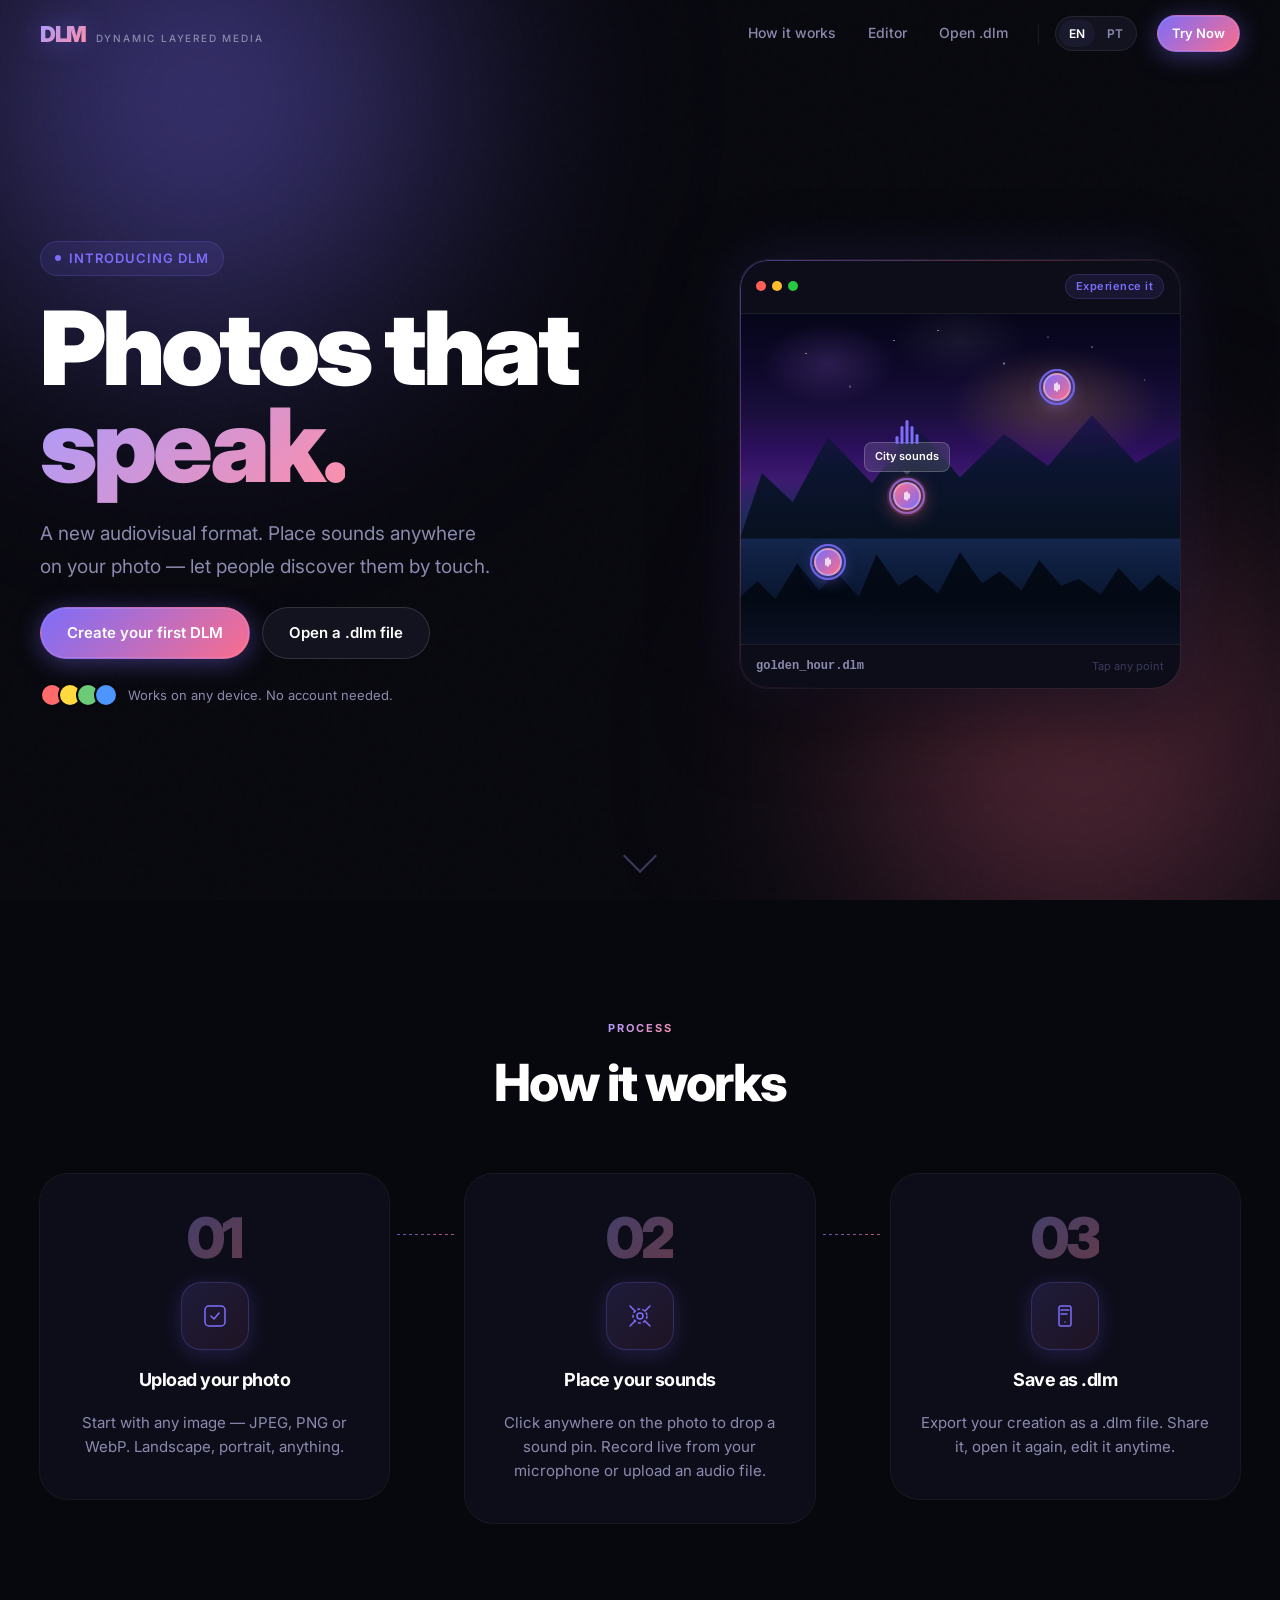
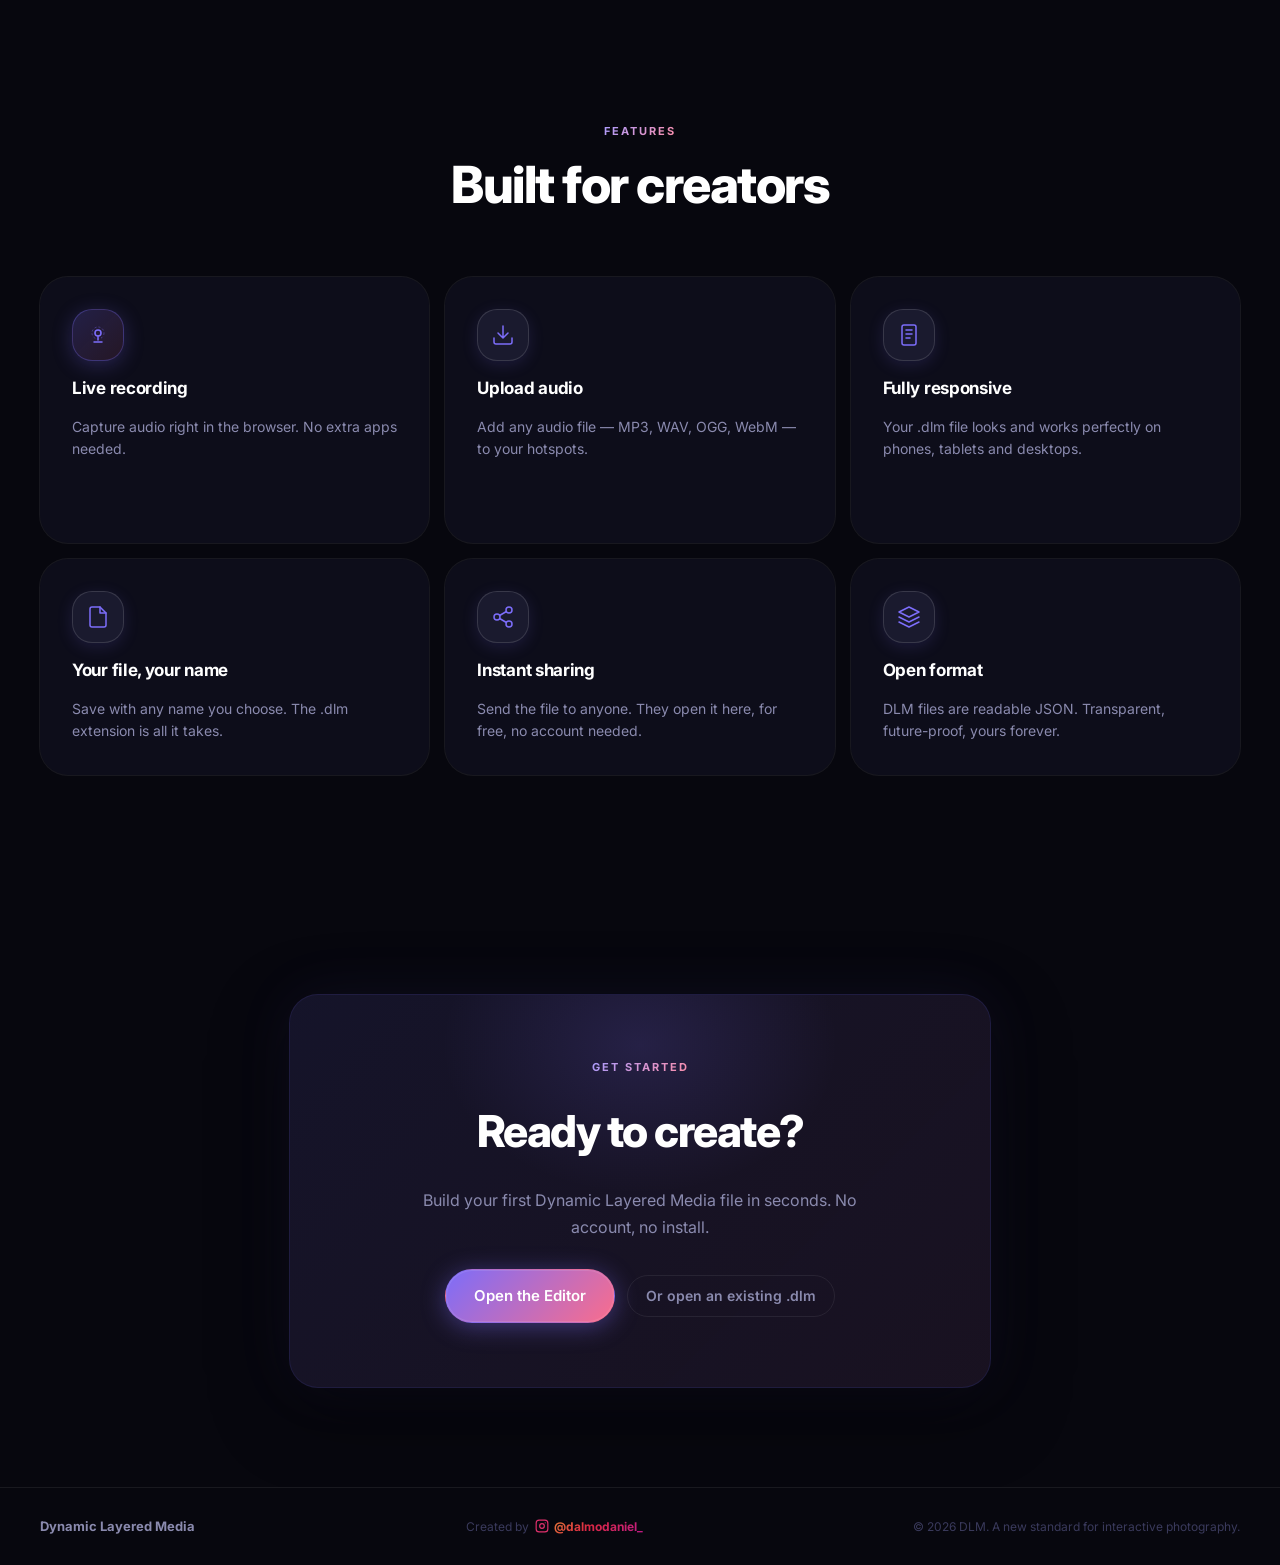
==== index.html @ f691c0cf "Initial commit: Dynamic Layered Media site - Landing page with animated demo, features, CTA - Editor" ====
<!DOCTYPE html>
<html lang="en">
<head>
  <meta charset="UTF-8">
  <meta name="viewport" content="width=device-width, initial-scale=1.0">
  <title>DLM — Dynamic Layered Media</title>
  <meta name="description" content="A new audiovisual format. Place sounds anywhere on your photo.">
  <meta property="og:title" content="DLM — Dynamic Layered Media">
  <meta property="og:description" content="Photos that speak. A new audiovisual format.">
  <meta name="theme-color" content="#07070E">
  <link rel="stylesheet" href="css/main.css">
  <link rel="stylesheet" href="css/landing.css">
</head>
<body>

<!-- ═══ NAV ═══ -->
<nav class="nav" id="nav">
  <a href="index.html" class="nav-logo">
    <span class="logo-mark">DLM</span>
    <span class="logo-sub">Dynamic Layered Media</span>
  </a>

  <div class="nav-links">
    <a href="#how" data-i18n="nav_how">How it works</a>
    <a href="editor.html" data-i18n="nav_editor">Editor</a>
    <a href="viewer.html" data-i18n="nav_open">Open .dlm</a>
  </div>

  <div class="nav-sep"></div>

  <div class="lang-toggle">
    <button data-lang="en" onclick="setLang('en')">EN</button>
    <button data-lang="pt" onclick="setLang('pt')">PT</button>
  </div>

  <a href="editor.html" class="btn btn-primary btn-sm nav-cta" style="margin-left:12px" data-i18n="nav_try">Try Now</a>

  <button class="nav-hamburger" id="hamburger" onclick="toggleMenu()" aria-label="Menu">
    <span></span><span></span><span></span>
  </button>
</nav>

<div class="nav-drawer" id="nav-drawer">
  <a href="#how" data-i18n="nav_how" onclick="closeMenu()">How it works</a>
  <a href="editor.html" data-i18n="nav_editor">Editor</a>
  <a href="viewer.html" data-i18n="nav_open">Open .dlm</a>
  <div class="lang-toggle" style="margin-top:8px;width:fit-content">
    <button data-lang="en" onclick="setLang('en')">EN</button>
    <button data-lang="pt" onclick="setLang('pt')">PT</button>
  </div>
  <a href="editor.html" class="btn btn-primary" data-i18n="nav_try">Try Now</a>
</div>

<!-- ═══ HERO ═══ -->
<section class="hero">
  <div class="hero-bg">
    <div class="hero-orb hero-orb-1"></div>
    <div class="hero-orb hero-orb-2"></div>
    <div class="hero-noise"></div>
  </div>

  <div class="hero-inner">
    <div class="hero-text">
      <div class="hero-eyebrow" data-i18n="hero_eyebrow">Introducing DLM</div>
      <h1 class="hero-h1">
        <span data-i18n="hero_h1a">Photos that</span><br>
        <span class="grad-text" data-i18n="hero_h1b">speak.</span>
      </h1>
      <p class="hero-sub" data-i18n="hero_sub">
        A new audiovisual format. Place sounds anywhere on your photo — let people discover them by touch.
      </p>
      <div class="hero-actions">
        <a href="editor.html" class="btn btn-primary" data-i18n="hero_cta">Create your first DLM</a>
        <a href="viewer.html" class="btn btn-secondary" data-i18n="hero_cta2">Open a .dlm file</a>
      </div>
      <div class="hero-social-proof">
        <div class="proof-dots">
          <span class="proof-dot" style="background:#FF6B6B"></span>
          <span class="proof-dot" style="background:#FFD93D"></span>
          <span class="proof-dot" style="background:#6BCB77"></span>
          <span class="proof-dot" style="background:#4D96FF"></span>
        </div>
        <span class="proof-text">Works on any device. No account needed.</span>
      </div>
    </div>

    <!-- Animated demo card -->
    <div class="hero-demo">
      <div class="demo-glow"></div>
      <div class="demo-card">
        <div class="demo-card-top">
          <div class="demo-dots">
            <span></span><span></span><span></span>
          </div>
          <span class="demo-badge" data-i18n="demo_badge">Experience it</span>
        </div>
        <div class="demo-photo" id="demoPhoto">
          <!-- Landscape art via CSS -->
          <div class="demo-sky"></div>
          <div class="demo-mountains"></div>
          <div class="demo-trees"></div>

          <!-- Hotspot 1 — top right, idle -->
          <div class="demo-pin" style="left:72%;top:22%" data-index="0">
            <div class="pin-ring"></div>
            <div class="pin-ring pin-ring-2"></div>
            <div class="pin-core">
              <svg width="10" height="10" viewBox="0 0 10 10"><path d="M3 2v6M5 1v8M7 3v4" stroke="white" stroke-width="1.5" stroke-linecap="round"/></svg>
            </div>
            <div class="pin-tooltip" data-i18n="demo_label1">Morning birds</div>
          </div>

          <!-- Hotspot 2 — middle, active/playing -->
          <div class="demo-pin demo-pin--playing" style="left:38%;top:55%" data-index="1">
            <div class="pin-ring"></div>
            <div class="pin-ring pin-ring-2"></div>
            <div class="pin-core">
              <svg width="10" height="10" viewBox="0 0 10 10"><path d="M3 2v6M5 1v8M7 3v4" stroke="white" stroke-width="1.5" stroke-linecap="round"/></svg>
            </div>
            <div class="pin-tooltip pin-tooltip--visible" data-i18n="demo_label2">City sounds</div>
            <div class="pin-wave">
              <span></span><span></span><span></span><span></span><span></span>
            </div>
          </div>

          <!-- Hotspot 3 — bottom left, idle -->
          <div class="demo-pin" style="left:20%;top:75%" data-index="2">
            <div class="pin-ring"></div>
            <div class="pin-ring pin-ring-2"></div>
            <div class="pin-core">
              <svg width="10" height="10" viewBox="0 0 10 10"><path d="M3 2v6M5 1v8M7 3v4" stroke="white" stroke-width="1.5" stroke-linecap="round"/></svg>
            </div>
            <div class="pin-tooltip" data-i18n="demo_label3">Wind</div>
          </div>
        </div>
        <div class="demo-footer">
          <span class="demo-filename">golden_hour.dlm</span>
          <span class="demo-hint" data-i18n="demo_tap">Tap any point</span>
        </div>
      </div>
    </div>
  </div>

  <div class="hero-scroll">
    <div class="scroll-arrow"></div>
  </div>
</section>

<!-- ═══ HOW IT WORKS ═══ -->
<section class="how" id="how">
  <div class="section-inner">
    <div class="section-header">
      <div class="section-tag">Process</div>
      <h2 data-i18n="how_title">How it works</h2>
    </div>

    <div class="steps">
      <div class="step">
        <div class="step-num">01</div>
        <div class="step-icon">
          <svg width="28" height="28" viewBox="0 0 28 28" fill="none">
            <rect x="4" y="4" width="20" height="20" rx="4" stroke="currentColor" stroke-width="1.5"/>
            <path d="M10 14l3 3 5-6" stroke="currentColor" stroke-width="1.5" stroke-linecap="round" stroke-linejoin="round"/>
          </svg>
        </div>
        <h3 data-i18n="how_s1_t">Upload your photo</h3>
        <p data-i18n="how_s1_d">Start with any image — JPEG, PNG or WebP. Landscape, portrait, anything.</p>
      </div>

      <div class="step-connector">
        <svg viewBox="0 0 80 2" fill="none"><path d="M0 1h80" stroke="url(#g1)" stroke-width="1.5" stroke-dasharray="4 4"/><defs><linearGradient id="g1" x1="0" y1="0" x2="80" y2="0" gradientUnits="userSpaceOnUse"><stop stop-color="#7C6DFA"/><stop offset="1" stop-color="#FA6D8C"/></linearGradient></defs></svg>
      </div>

      <div class="step">
        <div class="step-num">02</div>
        <div class="step-icon">
          <svg width="28" height="28" viewBox="0 0 28 28" fill="none">
            <circle cx="14" cy="14" r="3" stroke="currentColor" stroke-width="1.5"/>
            <circle cx="14" cy="14" r="7" stroke="currentColor" stroke-width="1.5" stroke-dasharray="3 2"/>
            <path d="M9 9l-5-5M19 9l5-5M9 19l-5 5M19 19l5 5" stroke="currentColor" stroke-width="1.5" stroke-linecap="round"/>
          </svg>
        </div>
        <h3 data-i18n="how_s2_t">Place your sounds</h3>
        <p data-i18n="how_s2_d">Click anywhere on the photo to drop a sound pin. Record live or upload a file.</p>
      </div>

      <div class="step-connector">
        <svg viewBox="0 0 80 2" fill="none"><path d="M0 1h80" stroke="url(#g2)" stroke-width="1.5" stroke-dasharray="4 4"/><defs><linearGradient id="g2" x1="0" y1="0" x2="80" y2="0" gradientUnits="userSpaceOnUse"><stop stop-color="#7C6DFA"/><stop offset="1" stop-color="#FA6D8C"/></linearGradient></defs></svg>
      </div>

      <div class="step">
        <div class="step-num">03</div>
        <div class="step-icon">
          <svg width="28" height="28" viewBox="0 0 28 28" fill="none">
            <path d="M18 4H10a2 2 0 00-2 2v16a2 2 0 002 2h8a2 2 0 002-2V6a2 2 0 00-2-2z" stroke="currentColor" stroke-width="1.5"/>
            <path d="M14 20h.01M10 8h8M10 12h6" stroke="currentColor" stroke-width="1.5" stroke-linecap="round"/>
          </svg>
        </div>
        <h3 data-i18n="how_s3_t">Save as .dlm</h3>
        <p data-i18n="how_s3_d">Export your creation as a .dlm file. Share it, open it again, edit it anytime.</p>
      </div>
    </div>
  </div>
</section>

<!-- ═══ FEATURES ═══ -->
<section class="features">
  <div class="section-inner">
    <div class="section-header">
      <div class="section-tag">Features</div>
      <h2 data-i18n="feat_title">Built for creators</h2>
    </div>

    <div class="feat-grid">
      <div class="feat-card feat-card--wide">
        <div class="feat-icon feat-icon--accent">
          <svg width="24" height="24" viewBox="0 0 24 24" fill="none">
            <circle cx="12" cy="10" r="3" stroke="currentColor" stroke-width="1.5"/>
            <path d="M12 13v4M8 19h8" stroke="currentColor" stroke-width="1.5" stroke-linecap="round"/>
            <path d="M9 10a3 3 0 000 0M15 10a3 3 0 010 0" stroke="currentColor" stroke-width="1" stroke-linecap="round"/>
            <circle cx="12" cy="10" r="6" stroke="currentColor" stroke-width="1" stroke-dasharray="2 2" opacity="0.4"/>
          </svg>
        </div>
        <h3 data-i18n="feat_1_t">Live recording</h3>
        <p data-i18n="feat_1_d">Capture audio right in the browser. No extra apps needed.</p>
        <div class="feat-wave">
          <span></span><span></span><span></span><span></span><span></span><span></span><span></span><span></span>
        </div>
      </div>

      <div class="feat-card">
        <div class="feat-icon">
          <svg width="24" height="24" viewBox="0 0 24 24" fill="none">
            <path d="M21 15v4a2 2 0 01-2 2H5a2 2 0 01-2-2v-4M7 10l5 5 5-5M12 15V3" stroke="currentColor" stroke-width="1.5" stroke-linecap="round" stroke-linejoin="round"/>
          </svg>
        </div>
        <h3 data-i18n="feat_2_t">Upload audio</h3>
        <p data-i18n="feat_2_d">Add any audio file — MP3, WAV, OGG — to your hotspots.</p>
      </div>

      <div class="feat-card">
        <div class="feat-icon">
          <svg width="24" height="24" viewBox="0 0 24 24" fill="none">
            <rect x="5" y="2" width="14" height="20" rx="2" stroke="currentColor" stroke-width="1.5"/>
            <path d="M9 7h6M9 11h6M9 15h4" stroke="currentColor" stroke-width="1.5" stroke-linecap="round"/>
          </svg>
        </div>
        <h3 data-i18n="feat_3_t">Fully responsive</h3>
        <p data-i18n="feat_3_d">Your .dlm file looks and works perfectly on phones, tablets and desktops.</p>
      </div>

      <div class="feat-card">
        <div class="feat-icon">
          <svg width="24" height="24" viewBox="0 0 24 24" fill="none">
            <path d="M14 2H6a2 2 0 00-2 2v16a2 2 0 002 2h12a2 2 0 002-2V8l-6-6z" stroke="currentColor" stroke-width="1.5" stroke-linecap="round" stroke-linejoin="round"/>
            <path d="M14 2v6h6" stroke="currentColor" stroke-width="1.5" stroke-linecap="round" stroke-linejoin="round"/>
          </svg>
        </div>
        <h3 data-i18n="feat_4_t">Your file, your name</h3>
        <p data-i18n="feat_4_d">Save with any name you choose. The .dlm extension is all it takes.</p>
      </div>

      <div class="feat-card">
        <div class="feat-icon">
          <svg width="24" height="24" viewBox="0 0 24 24" fill="none">
            <circle cx="18" cy="5" r="3" stroke="currentColor" stroke-width="1.5"/>
            <circle cx="6" cy="12" r="3" stroke="currentColor" stroke-width="1.5"/>
            <circle cx="18" cy="19" r="3" stroke="currentColor" stroke-width="1.5"/>
            <path d="M8.59 13.51l6.83 3.98M15.41 6.51L8.59 10.49" stroke="currentColor" stroke-width="1.5"/>
          </svg>
        </div>
        <h3 data-i18n="feat_5_t">Instant sharing</h3>
        <p data-i18n="feat_5_d">Send the file to anyone. They open it here, for free, no account needed.</p>
      </div>

      <div class="feat-card">
        <div class="feat-icon">
          <svg width="24" height="24" viewBox="0 0 24 24" fill="none">
            <path d="M12 2L2 7l10 5 10-5-10-5zM2 17l10 5 10-5M2 12l10 5 10-5" stroke="currentColor" stroke-width="1.5" stroke-linecap="round" stroke-linejoin="round"/>
          </svg>
        </div>
        <h3 data-i18n="feat_6_t">Open format</h3>
        <p data-i18n="feat_6_d">DLM files are readable JSON. Transparent, future-proof, yours forever.</p>
      </div>
    </div>
  </div>
</section>

<!-- ═══ CTA ═══ -->
<section class="cta-section">
  <div class="section-inner">
    <div class="cta-card">
      <div class="cta-orb"></div>
      <div class="section-tag">Get started</div>
      <h2 data-i18n="cta_title">Ready to create?</h2>
      <p data-i18n="cta_sub">Build your first Dynamic Layered Media file in seconds. No account, no install.</p>
      <div class="cta-actions">
        <a href="editor.html" class="btn btn-primary" data-i18n="cta_btn">Open the Editor</a>
        <a href="viewer.html" class="btn btn-ghost" data-i18n="cta_open">Or open an existing .dlm</a>
      </div>
    </div>
  </div>
</section>

<!-- ═══ FOOTER ═══ -->
<footer>
  <a href="index.html" class="footer-brand" data-i18n="footer_name">Dynamic Layered Media</a>
  <div class="footer-creator">
    <span class="footer-copy">Created by</span>
    <a href="https://instagram.com/dalmodaniel_" target="_blank" rel="noopener" class="footer-ig">
      <svg width="14" height="14" viewBox="0 0 24 24" fill="none" stroke="currentColor" stroke-width="2" stroke-linecap="round" stroke-linejoin="round"><rect x="2" y="2" width="20" height="20" rx="5"/><circle cx="12" cy="12" r="4"/><circle cx="17.5" cy="6.5" r="1" fill="currentColor" stroke="none"/></svg>
      @dalmodaniel_
    </a>
  </div>
  <span class="footer-copy" data-i18n="footer_copy">© 2026 DLM.</span>
</footer>

<script src="js/i18n.js"></script>
<script src="js/landing.js"></script>
</body>
</html>
---- css/main.css ----
/* ═══════════════════════════════════════════
   DLM — Dynamic Layered Media
   Design system — shared across all pages
═══════════════════════════════════════════ */

@import url('https://fonts.googleapis.com/css2?family=Inter:wght@300;400;500;600;700;800;900&display=swap');

/* ── Tokens ── */
:root {
  --bg:        #07070E;
  --surface:   #0D0D1A;
  --surface-2: #131320;
  --surface-3: #1A1A2E;
  --border:    rgba(255,255,255,0.07);
  --border-2:  rgba(255,255,255,0.13);

  --a1: #7C6DFA;
  --a2: #FA6D8C;
  --a3: #6DFADB;

  --grad:      linear-gradient(135deg, #7C6DFA 0%, #FA6D8C 100%);
  --grad-text: linear-gradient(135deg, #A89CFF 0%, #FF8EA8 100%);
  --grad-card: linear-gradient(135deg, rgba(124,109,250,0.08) 0%, rgba(250,109,140,0.06) 100%);

  --text:     #FFFFFF;
  --text-mid: #8A8AAE;
  --text-dim: #3A3A5C;

  --font: 'Inter', -apple-system, BlinkMacSystemFont, sans-serif;

  --r:    12px;
  --r-lg: 20px;
  --r-xl: 28px;

  --shadow:   0 8px 40px rgba(0,0,0,0.5);
  --glow:     0 0 60px rgba(124,109,250,0.12);

  --nav-h: 68px;
}

/* ── Reset ── */
*, *::before, *::after { box-sizing: border-box; margin: 0; padding: 0; }
html {
  scroll-behavior: smooth;
  overflow-x: hidden;
  max-width: 100%;
}
body {
  background: var(--bg);
  color: var(--text);
  font-family: var(--font);
  font-size: 16px;
  line-height: 1.6;
  -webkit-font-smoothing: antialiased;
  -moz-osx-font-smoothing: grayscale;
  overflow-x: hidden;
  max-width: 100%;
}
img, video { max-width: 100%; display: block; }
a { color: inherit; text-decoration: none; }
button { cursor: pointer; border: none; background: none; font: inherit; color: inherit; }
input, textarea { font: inherit; color: inherit; background: none; border: none; outline: none; }
ul, ol { list-style: none; }

/* ── Scrollbar ── */
::-webkit-scrollbar { width: 5px; height: 5px; }
::-webkit-scrollbar-track { background: transparent; }
::-webkit-scrollbar-thumb { background: var(--surface-3); border-radius: 3px; }
::-webkit-scrollbar-thumb:hover { background: var(--text-dim); }

/* ── Selection ── */
::selection { background: rgba(124,109,250,0.3); }

/* ── Gradient text ── */
.grad-text {
  background: var(--grad-text);
  -webkit-background-clip: text;
  -webkit-text-fill-color: transparent;
  background-clip: text;
}

/* ═══════════════════════
   NAV
═══════════════════════ */
.nav {
  position: fixed;
  top: 0; left: 0; right: 0;
  height: var(--nav-h);
  z-index: 200;
  display: flex;
  align-items: center;
  padding: 0 40px;
  gap: 8px;
  transition: background 0.4s, border-color 0.4s, backdrop-filter 0.4s;
  border-bottom: 1px solid transparent;
}
.nav.scrolled {
  background: rgba(7,7,14,0.92);
  backdrop-filter: blur(28px) saturate(180%);
  -webkit-backdrop-filter: blur(28px) saturate(180%);
  border-color: rgba(255,255,255,0.06);
}

.nav-logo {
  display: flex;
  align-items: baseline;
  gap: 10px;
  flex-shrink: 0;
  text-decoration: none;
}
.logo-mark {
  font-size: 22px;
  font-weight: 900;
  letter-spacing: -1.5px;
  background: var(--grad-text);
  -webkit-background-clip: text;
  -webkit-text-fill-color: transparent;
  background-clip: text;
  line-height: 1;
  filter: drop-shadow(0 0 12px rgba(124,109,250,0.4));
}
.logo-sub {
  font-size: 10px;
  font-weight: 500;
  letter-spacing: 1.8px;
  text-transform: uppercase;
  color: var(--text-mid);
  line-height: 1;
}

.nav-links {
  display: flex;
  align-items: center;
  gap: 4px;
  margin-left: auto;
}
.nav-links a {
  padding: 7px 14px;
  font-size: 14px;
  font-weight: 500;
  color: var(--text-mid);
  border-radius: var(--r);
  transition: all 0.2s;
}
.nav-links a:hover {
  color: var(--text);
  background: var(--surface-2);
}

.nav-sep { width: 1px; height: 20px; background: var(--border); margin: 0 8px; }

.lang-toggle {
  display: flex;
  align-items: center;
  background: var(--surface-2);
  border: 1px solid var(--border);
  border-radius: 100px;
  padding: 3px;
  gap: 2px;
}
.lang-toggle button {
  padding: 4px 10px;
  border-radius: 100px;
  font-size: 12px;
  font-weight: 600;
  color: var(--text-mid);
  transition: all 0.2s;
}
.lang-toggle button.active {
  background: var(--surface-3);
  color: var(--text);
}

/* ── Buttons ── */
.btn {
  display: inline-flex;
  align-items: center;
  justify-content: center;
  gap: 8px;
  padding: 11px 22px;
  border-radius: 100px;
  font-size: 14px;
  font-weight: 600;
  transition: all 0.22s;
  cursor: pointer;
  white-space: nowrap;
  border: 1px solid transparent;
}
.btn-primary {
  background: var(--grad);
  color: #fff;
  box-shadow: 0 4px 24px rgba(124,109,250,0.4), 0 0 0 1px rgba(255,255,255,0.1) inset;
}
.btn-primary:hover {
  transform: translateY(-2px);
  box-shadow: 0 10px 36px rgba(124,109,250,0.55), 0 0 0 1px rgba(255,255,255,0.15) inset;
}
.btn-primary:active { transform: translateY(0); }

.btn-secondary {
  background: var(--surface-2);
  color: var(--text);
  border-color: var(--border-2);
}
.btn-secondary:hover {
  background: var(--surface-3);
  border-color: rgba(255,255,255,0.2);
  transform: translateY(-1px);
}

.btn-ghost {
  color: var(--text-mid);
  border-color: var(--border);
  padding: 9px 18px;
}
.btn-ghost:hover {
  color: var(--text);
  border-color: var(--border-2);
  background: var(--surface-2);
}

.btn-sm {
  padding: 7px 14px;
  font-size: 13px;
}

.btn-icon {
  width: 36px;
  height: 36px;
  padding: 0;
  border-radius: var(--r);
  display: inline-flex;
  align-items: center;
  justify-content: center;
}

/* ── Mobile nav ── */
.nav-hamburger {
  display: none;
  flex-direction: column;
  gap: 5px;
  padding: 8px;
  margin-left: auto;
  border-radius: var(--r);
  transition: background 0.2s;
}
.nav-hamburger:hover { background: var(--surface-2); }
.nav-hamburger span {
  display: block;
  width: 20px;
  height: 2px;
  background: var(--text-mid);
  border-radius: 2px;
  transition: all 0.3s;
}
.nav-hamburger.open span:nth-child(1) { transform: translateY(7px) rotate(45deg); }
.nav-hamburger.open span:nth-child(2) { opacity: 0; }
.nav-hamburger.open span:nth-child(3) { transform: translateY(-7px) rotate(-45deg); }

.nav-drawer {
  position: fixed;
  top: var(--nav-h);
  left: 0; right: 0;
  background: rgba(7,7,14,0.97);
  backdrop-filter: blur(24px);
  border-bottom: 1px solid var(--border);
  padding: 20px 24px 28px;
  flex-direction: column;
  gap: 4px;
  z-index: 199;
  display: none;
}
.nav-drawer.open { display: flex; }
.nav-drawer a {
  padding: 12px 8px;
  font-size: 17px;
  font-weight: 500;
  color: var(--text-mid);
  border-bottom: 1px solid var(--border);
  transition: color 0.2s;
}
.nav-drawer a:hover { color: var(--text); }
.nav-drawer .btn { margin-top: 12px; width: 100%; justify-content: center; }

/* ═══════════════════════
   FOOTER
═══════════════════════ */
footer {
  border-top: 1px solid var(--border);
  padding: 28px 40px;
  display: flex;
  align-items: center;
  justify-content: space-between;
  flex-wrap: wrap;
  gap: 12px;
}
.footer-brand { font-size: 13px; font-weight: 700; color: var(--text-mid); }
.footer-copy { font-size: 12px; color: var(--text-dim); }

.footer-creator {
  display: flex;
  align-items: center;
  gap: 6px;
  font-size: 12px;
}
.footer-ig {
  display: inline-flex;
  align-items: center;
  gap: 5px;
  font-size: 12px;
  font-weight: 700;
  background: linear-gradient(135deg, #f09433, #e6683c, #dc2743, #cc2366, #bc1888);
  -webkit-background-clip: text;
  -webkit-text-fill-color: transparent;
  background-clip: text;
  text-decoration: none;
  transition: opacity 0.2s;
}
.footer-ig:hover { opacity: 0.8; }
.footer-ig svg {
  color: #e1306c;
  flex-shrink: 0;
  -webkit-text-fill-color: initial;
}

@media (max-width: 600px) {
  footer { padding: 20px; }
  .footer-creator { order: -1; width: 100%; }
}

/* ═══════════════════════
   KEYFRAMES
═══════════════════════ */
@keyframes fade-up {
  from { opacity: 0; transform: translateY(28px); }
  to   { opacity: 1; transform: translateY(0); }
}
@keyframes fade-in {
  from { opacity: 0; }
  to   { opacity: 1; }
}
@keyframes pulse-ring {
  0%   { transform: scale(1); opacity: 0.7; }
  100% { transform: scale(2.8); opacity: 0; }
}
@keyframes float {
  0%, 100% { transform: translateY(0px) rotate(-1deg); }
  50%       { transform: translateY(-14px) rotate(1deg); }
}
@keyframes wave-bar {
  0%, 100% { transform: scaleY(0.3); }
  50%       { transform: scaleY(1); }
}
@keyframes spin {
  to { transform: rotate(360deg); }
}
@keyframes rec-pulse {
  0%, 100% { box-shadow: 0 0 0 0 rgba(250,109,140,0.5); }
  50%       { box-shadow: 0 0 0 10px rgba(250,109,140,0); }
}
@keyframes dot-scale {
  0%,100% { transform: translate(-50%,-50%) scale(1); }
  50%      { transform: translate(-50%,-50%) scale(1.15); }
}
@keyframes slide-in-right {
  from { opacity: 0; transform: translateX(16px); }
  to   { opacity: 1; transform: translateX(0); }
}

/* ═══════════════════════
   UTILITIES
═══════════════════════ */
.sr-only { position: absolute; width: 1px; height: 1px; overflow: hidden; clip: rect(0,0,0,0); }
.flex { display: flex; }
.flex-col { display: flex; flex-direction: column; }
.items-center { align-items: center; }
.gap-8 { gap: 8px; }
.gap-12 { gap: 12px; }
.mt-auto { margin-top: auto; }

/* ═══════════════════════
   RESPONSIVE
═══════════════════════ */
@media (max-width: 900px) {
  :root { --nav-h: 60px; }
  .nav { padding: 0 16px; gap: 4px; }
  .nav-links, .nav-sep, .nav-cta { display: none; }
  .nav-hamburger { display: flex; }
}
@media (max-width: 600px) {
  footer { padding: 28px 20px; }
}
---- css/landing.css ----
/* ═══════════════════════════════════════════
   DLM — Landing page styles
═══════════════════════════════════════════ */

/* ═══════════════════════
   HERO
═══════════════════════ */
.hero {
  position: relative;
  min-height: 100vh;
  display: flex;
  flex-direction: column;
  align-items: center;
  justify-content: center;
  padding: calc(var(--nav-h) + 60px) 40px 80px;
  overflow: hidden;
}

.hero-bg {
  position: absolute;
  inset: 0;
  pointer-events: none;
  z-index: 0;
}
.hero-orb {
  position: absolute;
  border-radius: 50%;
  filter: blur(100px);
}
.hero-orb-1 {
  width: 800px; height: 800px;
  background: radial-gradient(circle, rgba(124,109,250,0.55), transparent 65%);
  top: -300px; left: -200px;
  animation: float 8s ease-in-out infinite;
}
.hero-orb-2 {
  width: 700px; height: 700px;
  background: radial-gradient(circle, rgba(250,109,140,0.4), transparent 65%);
  bottom: -200px; right: -150px;
  animation: float 10s ease-in-out infinite reverse;
}
.hero-noise {
  position: absolute;
  inset: 0;
  background-image: url("data:image/svg+xml,%3Csvg viewBox='0 0 200 200' xmlns='http://www.w3.org/2000/svg'%3E%3Cfilter id='n'%3E%3CfeTurbulence type='fractalNoise' baseFrequency='0.9' numOctaves='4' stitchTiles='stitch'/%3E%3C/filter%3E%3Crect width='100%25' height='100%25' filter='url(%23n)' opacity='0.04'/%3E%3C/svg%3E");
  opacity: 0.4;
}

.hero-inner {
  position: relative;
  z-index: 1;
  width: 100%;
  max-width: 1200px;
  display: grid;
  grid-template-columns: 1fr 1fr;
  gap: 80px;
  align-items: center;
}

/* — Text side — */
.hero-text { display: flex; flex-direction: column; gap: 24px; }

.hero-eyebrow {
  display: inline-flex;
  align-items: center;
  gap: 8px;
  font-size: 13px;
  font-weight: 600;
  letter-spacing: 1px;
  text-transform: uppercase;
  color: var(--a1);
  background: rgba(124,109,250,0.1);
  border: 1px solid rgba(124,109,250,0.2);
  padding: 6px 14px;
  border-radius: 100px;
  width: fit-content;
  animation: fade-up 0.6s ease both;
}
.hero-eyebrow::before {
  content: '';
  width: 6px; height: 6px;
  background: var(--a1);
  border-radius: 50%;
  animation: rec-pulse 2s infinite;
}

.hero-h1 {
  font-size: clamp(60px, 8vw, 108px);
  font-weight: 900;
  line-height: 0.95;
  letter-spacing: -4px;
  animation: fade-up 0.6s 0.1s ease both;
}

.hero-sub {
  font-size: 19px;
  line-height: 1.7;
  color: var(--text-mid);
  max-width: 460px;
  animation: fade-up 0.6s 0.2s ease both;
}

.hero-actions {
  display: flex;
  align-items: center;
  gap: 12px;
  flex-wrap: wrap;
  animation: fade-up 0.6s 0.3s ease both;
}
.hero-actions .btn { font-size: 15px; padding: 13px 26px; }

.hero-social-proof {
  display: flex;
  align-items: center;
  gap: 10px;
  animation: fade-up 0.6s 0.4s ease both;
}
.proof-dots { display: flex; }
.proof-dot {
  width: 24px; height: 24px;
  border-radius: 50%;
  border: 2px solid var(--bg);
  margin-left: -6px;
}
.proof-dot:first-child { margin-left: 0; }
.proof-text { font-size: 13px; color: var(--text-mid); }

/* — Demo card — */
.hero-demo {
  position: relative;
  display: flex;
  align-items: center;
  justify-content: center;
  animation: fade-in 0.8s 0.3s ease both;
}

.demo-glow {
  position: absolute;
  width: 400px; height: 400px;
  background: radial-gradient(circle, rgba(124,109,250,0.2), transparent 65%);
  border-radius: 50%;
  filter: blur(40px);
  pointer-events: none;
}

.demo-card {
  width: 100%;
  max-width: 440px;
  background: var(--surface);
  border-radius: var(--r-xl);
  overflow: hidden;
  box-shadow: 0 24px 80px rgba(0,0,0,0.6), 0 0 0 1px rgba(255,255,255,0.08), 0 0 60px rgba(124,109,250,0.18);
  animation: float 6s ease-in-out infinite;
  position: relative;
}
.demo-card::before {
  content: '';
  position: absolute;
  inset: 0;
  border-radius: var(--r-xl);
  padding: 1px;
  background: linear-gradient(135deg, rgba(124,109,250,0.5), rgba(250,109,140,0.3), transparent 60%);
  -webkit-mask: linear-gradient(#fff 0 0) content-box, linear-gradient(#fff 0 0);
  -webkit-mask-composite: xor;
  mask-composite: exclude;
  pointer-events: none;
  z-index: 10;
}

.demo-card-top {
  display: flex;
  align-items: center;
  justify-content: space-between;
  padding: 14px 16px;
  border-bottom: 1px solid var(--border);
}
.demo-dots { display: flex; gap: 6px; }
.demo-dots span { width: 10px; height: 10px; border-radius: 50%; }
.demo-dots span:nth-child(1) { background: #FF5F57; }
.demo-dots span:nth-child(2) { background: #FFBD2E; }
.demo-dots span:nth-child(3) { background: #28C840; }
.demo-badge {
  font-size: 11px;
  font-weight: 600;
  letter-spacing: 0.5px;
  color: var(--a1);
  background: rgba(124,109,250,0.1);
  border: 1px solid rgba(124,109,250,0.2);
  padding: 3px 10px;
  border-radius: 100px;
}

.demo-photo {
  position: relative;
  width: 100%;
  aspect-ratio: 4/3;
  overflow: hidden;
  cursor: pointer;
  background: linear-gradient(180deg,
    #06061A 0%,
    #0D0828 15%,
    #1A0F3D 30%,
    #2E1060 42%,
    #3D1A70 50%,
    #1C2C5A 62%,
    #0E1F40 75%,
    #060D1E 100%
  );
}

/* CSS landscape layers */
.demo-sky {
  position: absolute;
  inset: 0;
  background:
    radial-gradient(ellipse 40% 30% at 72% 28%, rgba(255,180,80,0.22), transparent 60%),
    radial-gradient(ellipse 25% 20% at 20% 15%, rgba(180,120,255,0.18), transparent 60%),
    radial-gradient(ellipse 15% 12% at 50% 8%, rgba(255,255,255,0.06), transparent);
}
/* Stars */
.demo-sky::after {
  content: '';
  position: absolute;
  inset: 0;
  background-image:
    radial-gradient(1px 1px at 15% 12%, white, transparent),
    radial-gradient(1px 1px at 35% 8%, white, transparent),
    radial-gradient(1.5px 1.5px at 60% 15%, rgba(255,255,255,0.8), transparent),
    radial-gradient(1px 1px at 80% 10%, white, transparent),
    radial-gradient(1px 1px at 92% 20%, rgba(255,255,255,0.6), transparent),
    radial-gradient(1px 1px at 45% 5%, white, transparent),
    radial-gradient(1.5px 1.5px at 25% 22%, rgba(255,255,255,0.5), transparent),
    radial-gradient(1px 1px at 70% 7%, rgba(255,255,255,0.7), transparent);
  opacity: 0.9;
}
.demo-mountains {
  position: absolute;
  bottom: 32%;
  left: 0; right: 0;
  height: 44%;
  background: linear-gradient(180deg, rgba(40,20,90,0.9) 0%, #0C1530 50%, #07111F 100%);
  clip-path: polygon(0 100%, 5% 55%, 12% 75%, 20% 30%, 30% 62%, 40% 22%, 50% 58%, 60% 28%, 70% 50%, 80% 15%, 90% 48%, 100% 30%, 100% 100%);
  filter: drop-shadow(0 -2px 12px rgba(100,60,200,0.3));
}
.demo-trees {
  position: absolute;
  bottom: 0;
  left: 0; right: 0;
  height: 34%;
  background: linear-gradient(180deg, #040C1A 0%, #020810 100%);
  clip-path: polygon(0 100%, 0 58%, 4% 44%, 8% 60%, 13% 28%, 18% 52%, 22% 36%, 27% 58%, 31% 20%, 36% 48%, 40% 38%, 45% 55%, 50% 18%, 55% 46%, 59% 35%, 64% 52%, 68% 25%, 73% 48%, 77% 42%, 82% 56%, 86% 32%, 91% 53%, 95% 38%, 100% 54%, 100% 100%);
}
/* Water reflection */
.demo-trees::after {
  content: '';
  position: absolute;
  bottom: 0; left: 0; right: 0;
  height: 40%;
  background: linear-gradient(180deg, transparent, rgba(124,109,250,0.08));
}

/* — Hotspot pins on demo — */
.demo-pin {
  position: absolute;
  transform: translate(-50%, -50%);
  z-index: 10;
  cursor: pointer;
}

.pin-ring {
  position: absolute;
  width: 36px; height: 36px;
  border-radius: 50%;
  border: 2px solid rgba(124,109,250,0.6);
  top: 50%; left: 50%;
  transform: translate(-50%,-50%);
  animation: pulse-ring 2.5s ease-out infinite;
}
.pin-ring-2 {
  animation-delay: -1.25s;
}

.pin-core {
  width: 28px; height: 28px;
  border-radius: 50%;
  background: var(--grad);
  border: 2px solid rgba(255,255,255,0.3);
  display: flex;
  align-items: center;
  justify-content: center;
  box-shadow: 0 4px 16px rgba(124,109,250,0.5), 0 0 0 4px rgba(124,109,250,0.15);
  position: relative;
  z-index: 2;
  transition: transform 0.2s;
}
.demo-pin:hover .pin-core { transform: scale(1.15); }

.pin-tooltip {
  position: absolute;
  bottom: calc(100% + 10px);
  left: 50%;
  transform: translateX(-50%);
  background: rgba(255,255,255,0.12);
  backdrop-filter: blur(10px);
  border: 1px solid rgba(255,255,255,0.2);
  color: #fff;
  font-size: 11px;
  font-weight: 600;
  padding: 5px 10px;
  border-radius: 8px;
  white-space: nowrap;
  opacity: 0;
  pointer-events: none;
  transition: opacity 0.2s;
}
.pin-tooltip::after {
  content: '';
  position: absolute;
  top: 100%; left: 50%;
  transform: translateX(-50%);
  border: 4px solid transparent;
  border-top-color: rgba(255,255,255,0.2);
}
.pin-tooltip--visible,
.demo-pin:hover .pin-tooltip { opacity: 1; }

.pin-wave {
  position: absolute;
  bottom: calc(100% + 38px);
  left: 50%;
  transform: translateX(-50%);
  display: flex;
  align-items: flex-end;
  gap: 2px;
  opacity: 0;
  pointer-events: none;
  transition: opacity 0.3s;
}
.demo-pin--playing .pin-wave { opacity: 1; }
.pin-wave span {
  display: block;
  width: 3px;
  background: var(--a1);
  border-radius: 2px;
  transform-origin: bottom;
  animation: wave-bar 0.6s ease-in-out infinite;
}
.pin-wave span:nth-child(1) { height: 8px;  animation-delay: 0s; }
.pin-wave span:nth-child(2) { height: 18px; animation-delay: 0.1s; }
.pin-wave span:nth-child(3) { height: 24px; animation-delay: 0.2s; }
.pin-wave span:nth-child(4) { height: 18px; animation-delay: 0.3s; }
.pin-wave span:nth-child(5) { height: 10px; animation-delay: 0.4s; }

.demo-pin--playing .pin-core {
  background: linear-gradient(135deg, #FA6D8C, #7C6DFA);
  box-shadow: 0 4px 20px rgba(250,109,140,0.6), 0 0 0 6px rgba(250,109,140,0.15);
}

.demo-footer {
  padding: 12px 16px;
  display: flex;
  align-items: center;
  justify-content: space-between;
  border-top: 1px solid var(--border);
}
.demo-filename {
  font-size: 12px;
  font-weight: 600;
  color: var(--text-mid);
  font-family: 'SF Mono', 'Fira Code', monospace;
}
.demo-hint {
  font-size: 11px;
  color: var(--text-dim);
}

/* scroll indicator */
.hero-scroll {
  position: absolute;
  bottom: 32px;
  left: 50%;
  transform: translateX(-50%);
  z-index: 1;
  animation: fade-in 1s 1s ease both;
}
.scroll-arrow {
  width: 24px; height: 24px;
  border-right: 2px solid var(--text-dim);
  border-bottom: 2px solid var(--text-dim);
  transform: rotate(45deg);
  animation: float 1.5s ease-in-out infinite;
}

/* ═══════════════════════
   HOW IT WORKS
═══════════════════════ */
.how {
  padding: 120px 40px;
  overflow: hidden;
}

.section-inner {
  max-width: 1200px;
  margin: 0 auto;
}

.section-header {
  text-align: center;
  margin-bottom: 64px;
  display: flex;
  flex-direction: column;
  align-items: center;
  gap: 16px;
}
.section-tag {
  display: inline-flex;
  font-size: 11px;
  font-weight: 700;
  letter-spacing: 2px;
  text-transform: uppercase;
  background: var(--grad-text);
  -webkit-background-clip: text;
  -webkit-text-fill-color: transparent;
  background-clip: text;
}
.section-header h2 {
  font-size: clamp(32px, 4vw, 52px);
  font-weight: 800;
  letter-spacing: -1.5px;
  line-height: 1.1;
}

.steps {
  display: grid;
  grid-template-columns: 1fr auto 1fr auto 1fr;
  gap: 0;
  align-items: start;
}

.step {
  display: flex;
  flex-direction: column;
  align-items: center;
  text-align: center;
  gap: 16px;
  padding: 36px 28px 40px;
  background: var(--surface);
  border-radius: var(--r-xl);
  transition: transform 0.3s, box-shadow 0.3s;
  position: relative;
  overflow: hidden;
  box-shadow: 0 0 0 1px var(--border);
}
.step::before {
  content: '';
  position: absolute;
  inset: 0;
  background: var(--grad-card);
  opacity: 0;
  transition: opacity 0.3s;
}
.step:hover {
  transform: translateY(-5px);
  box-shadow: 0 20px 50px rgba(0,0,0,0.35), 0 0 0 1px rgba(124,109,250,0.2);
}
.step:hover::before { opacity: 1; }

.step-num {
  font-size: 56px;
  font-weight: 900;
  letter-spacing: -3px;
  line-height: 1;
  background: var(--grad-text);
  -webkit-background-clip: text;
  -webkit-text-fill-color: transparent;
  background-clip: text;
  opacity: 0.35;
  position: relative;
  z-index: 1;
}

.step-icon {
  width: 68px; height: 68px;
  background: linear-gradient(135deg, rgba(124,109,250,0.15), rgba(250,109,140,0.08));
  border: 1px solid rgba(124,109,250,0.25);
  border-radius: var(--r-lg);
  display: flex;
  align-items: center;
  justify-content: center;
  color: var(--a1);
  position: relative;
  z-index: 1;
  box-shadow: 0 4px 20px rgba(124,109,250,0.2);
}

.step h3 {
  font-size: 18px;
  font-weight: 700;
  letter-spacing: -0.5px;
  position: relative;
  z-index: 1;
}
.step p {
  font-size: 15px;
  color: var(--text-mid);
  line-height: 1.6;
  position: relative;
  z-index: 1;
}

.step-connector {
  display: flex;
  align-items: center;
  justify-content: center;
  padding: 0 8px;
  margin-top: 60px;
}
.step-connector svg { width: 60px; }

/* ═══════════════════════
   FEATURES
═══════════════════════ */
.features {
  padding: 80px 40px 120px;
  overflow: hidden;
}

.feat-grid {
  display: grid;
  grid-template-columns: repeat(3, 1fr);
  gap: 16px;
}
.feat-card--wide { grid-column: span 1; }

.feat-card {
  background: var(--surface);
  border-radius: var(--r-xl);
  padding: 32px;
  display: flex;
  flex-direction: column;
  gap: 14px;
  transition: all 0.3s;
  position: relative;
  overflow: hidden;
  box-shadow: 0 0 0 1px var(--border);
}
.feat-card::before {
  content: '';
  position: absolute;
  inset: 0;
  background: var(--grad-card);
  opacity: 0;
  transition: opacity 0.35s;
  border-radius: var(--r-xl);
}
.feat-card::after {
  content: '';
  position: absolute;
  inset: 0;
  border-radius: var(--r-xl);
  padding: 1px;
  background: linear-gradient(135deg, rgba(124,109,250,0) 0%, rgba(124,109,250,0) 100%);
  -webkit-mask: linear-gradient(#fff 0 0) content-box, linear-gradient(#fff 0 0);
  -webkit-mask-composite: xor;
  mask-composite: exclude;
  transition: background 0.35s;
  pointer-events: none;
}
.feat-card:hover {
  transform: translateY(-4px);
  box-shadow: 0 16px 40px rgba(0,0,0,0.3), 0 0 0 1px rgba(124,109,250,0.25);
}
.feat-card:hover::before { opacity: 1; }
.feat-card:hover::after {
  background: linear-gradient(135deg, rgba(124,109,250,0.5) 0%, rgba(250,109,140,0.3) 100%);
}

.feat-icon {
  width: 52px; height: 52px;
  background: var(--surface-3);
  border: 1px solid var(--border-2);
  border-radius: var(--r-lg);
  display: flex;
  align-items: center;
  justify-content: center;
  color: var(--a1);
  position: relative;
  z-index: 1;
  flex-shrink: 0;
  box-shadow: 0 4px 16px rgba(124,109,250,0.15);
}
.feat-icon--accent {
  background: linear-gradient(135deg, rgba(124,109,250,0.2), rgba(250,109,140,0.1));
  border-color: rgba(124,109,250,0.3);
  color: var(--a1);
  box-shadow: 0 4px 20px rgba(124,109,250,0.25);
}

.feat-card h3 {
  font-size: 17px;
  font-weight: 700;
  letter-spacing: -0.3px;
  position: relative;
  z-index: 1;
}
.feat-card p {
  font-size: 14px;
  color: var(--text-mid);
  line-height: 1.6;
  position: relative;
  z-index: 1;
}

/* Animated wave on feat-1 */
.feat-wave {
  display: flex;
  align-items: flex-end;
  gap: 3px;
  height: 28px;
  margin-top: 8px;
  position: relative;
  z-index: 1;
}
.feat-wave span {
  flex: 1;
  background: var(--a1);
  border-radius: 2px;
  opacity: 0.6;
  transform-origin: bottom;
  animation: wave-bar 0.8s ease-in-out infinite;
}
.feat-wave span:nth-child(1) { animation-delay: 0s; }
.feat-wave span:nth-child(2) { animation-delay: 0.1s; }
.feat-wave span:nth-child(3) { animation-delay: 0.2s; }
.feat-wave span:nth-child(4) { animation-delay: 0.3s; }
.feat-wave span:nth-child(5) { animation-delay: 0.4s; }
.feat-wave span:nth-child(6) { animation-delay: 0.3s; }
.feat-wave span:nth-child(7) { animation-delay: 0.2s; }
.feat-wave span:nth-child(8) { animation-delay: 0.1s; }

/* ═══════════════════════
   FORMAT SECTION
═══════════════════════ */
.format-section {
  padding: 90px 40px;
  border-top: 1px solid var(--border);
  border-bottom: 1px solid var(--border);
  background: linear-gradient(180deg, var(--surface) 0%, rgba(13,13,26,0.6) 100%);
  position: relative;
  overflow: hidden;
}
.format-section::before {
  content: '';
  position: absolute;
  width: 600px; height: 400px;
  background: radial-gradient(ellipse, rgba(124,109,250,0.08), transparent 70%);
  right: -100px; top: -100px;
  pointer-events: none;
}
.format-card {
  max-width: 1200px;
  margin: 0 auto;
  display: grid;
  grid-template-columns: 1fr 1fr;
  gap: 80px;
  align-items: center;
}
.format-left { display: flex; flex-direction: column; gap: 24px; }
.format-left h2 {
  font-size: clamp(32px, 3.5vw, 48px);
  font-weight: 800;
  letter-spacing: -1.5px;
  line-height: 1.1;
}
.format-left p { font-size: 16px; color: var(--text-mid); line-height: 1.7; }

.format-badges {
  display: flex;
  align-items: center;
  flex-wrap: wrap;
  gap: 8px;
}
.badge {
  background: var(--surface-3);
  border: 1px solid var(--border-2);
  padding: 6px 14px;
  border-radius: 100px;
  font-size: 13px;
  font-weight: 600;
}
.badge-accent {
  background: var(--grad);
  border-color: transparent;
  color: white;
}
.badge-plus, .badge-eq {
  font-size: 18px;
  font-weight: 300;
  color: var(--text-dim);
}

.format-right {}
.format-code {
  background: #060611;
  border: 1px solid rgba(124,109,250,0.2);
  border-radius: var(--r-lg);
  overflow: hidden;
  font-family: 'SF Mono', 'Fira Code', 'Consolas', monospace;
  font-size: 13px;
  box-shadow: 0 20px 60px rgba(0,0,0,0.5), 0 0 40px rgba(124,109,250,0.07);
}
.code-header {
  display: flex;
  align-items: center;
  gap: 6px;
  padding: 12px 16px;
  border-bottom: 1px solid var(--border);
  background: var(--surface);
}
.code-dot { width: 11px; height: 11px; border-radius: 50%; }
.code-name { margin-left: 8px; font-size: 12px; color: var(--text-dim); }
.code-body {
  padding: 20px;
  line-height: 1.8;
  white-space: pre;
  overflow-x: auto;
}
.c-brace  { color: #7C6DFA; }
.c-key    { color: #6DFADB; }
.c-str    { color: #FA8C6D; }
.c-num    { color: #FFD93D; }
.c-colon  { color: var(--text-dim); }
.c-comma  { color: var(--text-dim); }

/* ═══════════════════════
   CTA SECTION
═══════════════════════ */
.cta-section { padding: 100px 40px; overflow: hidden; }
.cta-card {
  max-width: 700px;
  margin: 0 auto;
  background: linear-gradient(135deg, rgba(124,109,250,0.07) 0%, rgba(250,109,140,0.05) 100%), var(--surface);
  border-radius: var(--r-xl);
  padding: 64px 60px;
  text-align: center;
  position: relative;
  overflow: hidden;
  display: flex;
  flex-direction: column;
  align-items: center;
  gap: 20px;
  box-shadow: 0 0 0 1px rgba(124,109,250,0.2), 0 24px 80px rgba(0,0,0,0.4), 0 0 60px rgba(124,109,250,0.08);
}
.cta-orb {
  position: absolute;
  width: 400px; height: 300px;
  background: radial-gradient(ellipse, rgba(124,109,250,0.15), transparent 70%);
  top: -100px; left: 50%;
  transform: translateX(-50%);
  pointer-events: none;
}
.cta-card h2 {
  font-size: clamp(28px, 4vw, 44px);
  font-weight: 800;
  letter-spacing: -1.5px;
  position: relative;
  z-index: 1;
}
.cta-card p {
  font-size: 16px;
  color: var(--text-mid);
  line-height: 1.7;
  max-width: 440px;
  position: relative;
  z-index: 1;
}
.cta-card .section-tag { position: relative; z-index: 1; }
.cta-actions {
  display: flex;
  align-items: center;
  gap: 12px;
  flex-wrap: wrap;
  justify-content: center;
  position: relative;
  z-index: 1;
  margin-top: 8px;
}
.cta-actions .btn-primary { font-size: 15px; padding: 14px 28px; }

/* ═══════════════════════
   RESPONSIVE
═══════════════════════ */
@media (max-width: 1100px) {
  .hero-inner { gap: 48px; }
  .format-card { gap: 48px; }
}

@media (max-width: 900px) {
  .hero { padding: calc(var(--nav-h) + 40px) 24px 60px; }
  .hero-inner {
    grid-template-columns: 1fr;
    gap: 48px;
    text-align: center;
  }
  .hero-text { align-items: center; }
  .hero-actions { justify-content: center; }
  .hero-social-proof { justify-content: center; }
  .hero-demo { width: 100%; max-width: 400px; }

  .steps {
    grid-template-columns: 1fr;
    gap: 16px;
  }
  .step-connector { display: none; }

  .feat-grid { grid-template-columns: 1fr 1fr; }

  .format-card {
    grid-template-columns: 1fr;
    gap: 40px;
    text-align: center;
  }
  .format-left { align-items: center; }
  .format-badges { justify-content: center; }

  .how, .features { padding: 80px 24px; }
  .format-section { padding: 60px 24px; }
  .cta-section { padding: 60px 24px; }
  .cta-card { padding: 40px 24px; }
}

@media (max-width: 600px) {
  .feat-grid { grid-template-columns: 1fr; }
  .hero-h1 { letter-spacing: -2px; }
  .hero-actions { flex-direction: column; align-items: stretch; }
  .hero-actions .btn { justify-content: center; }
}
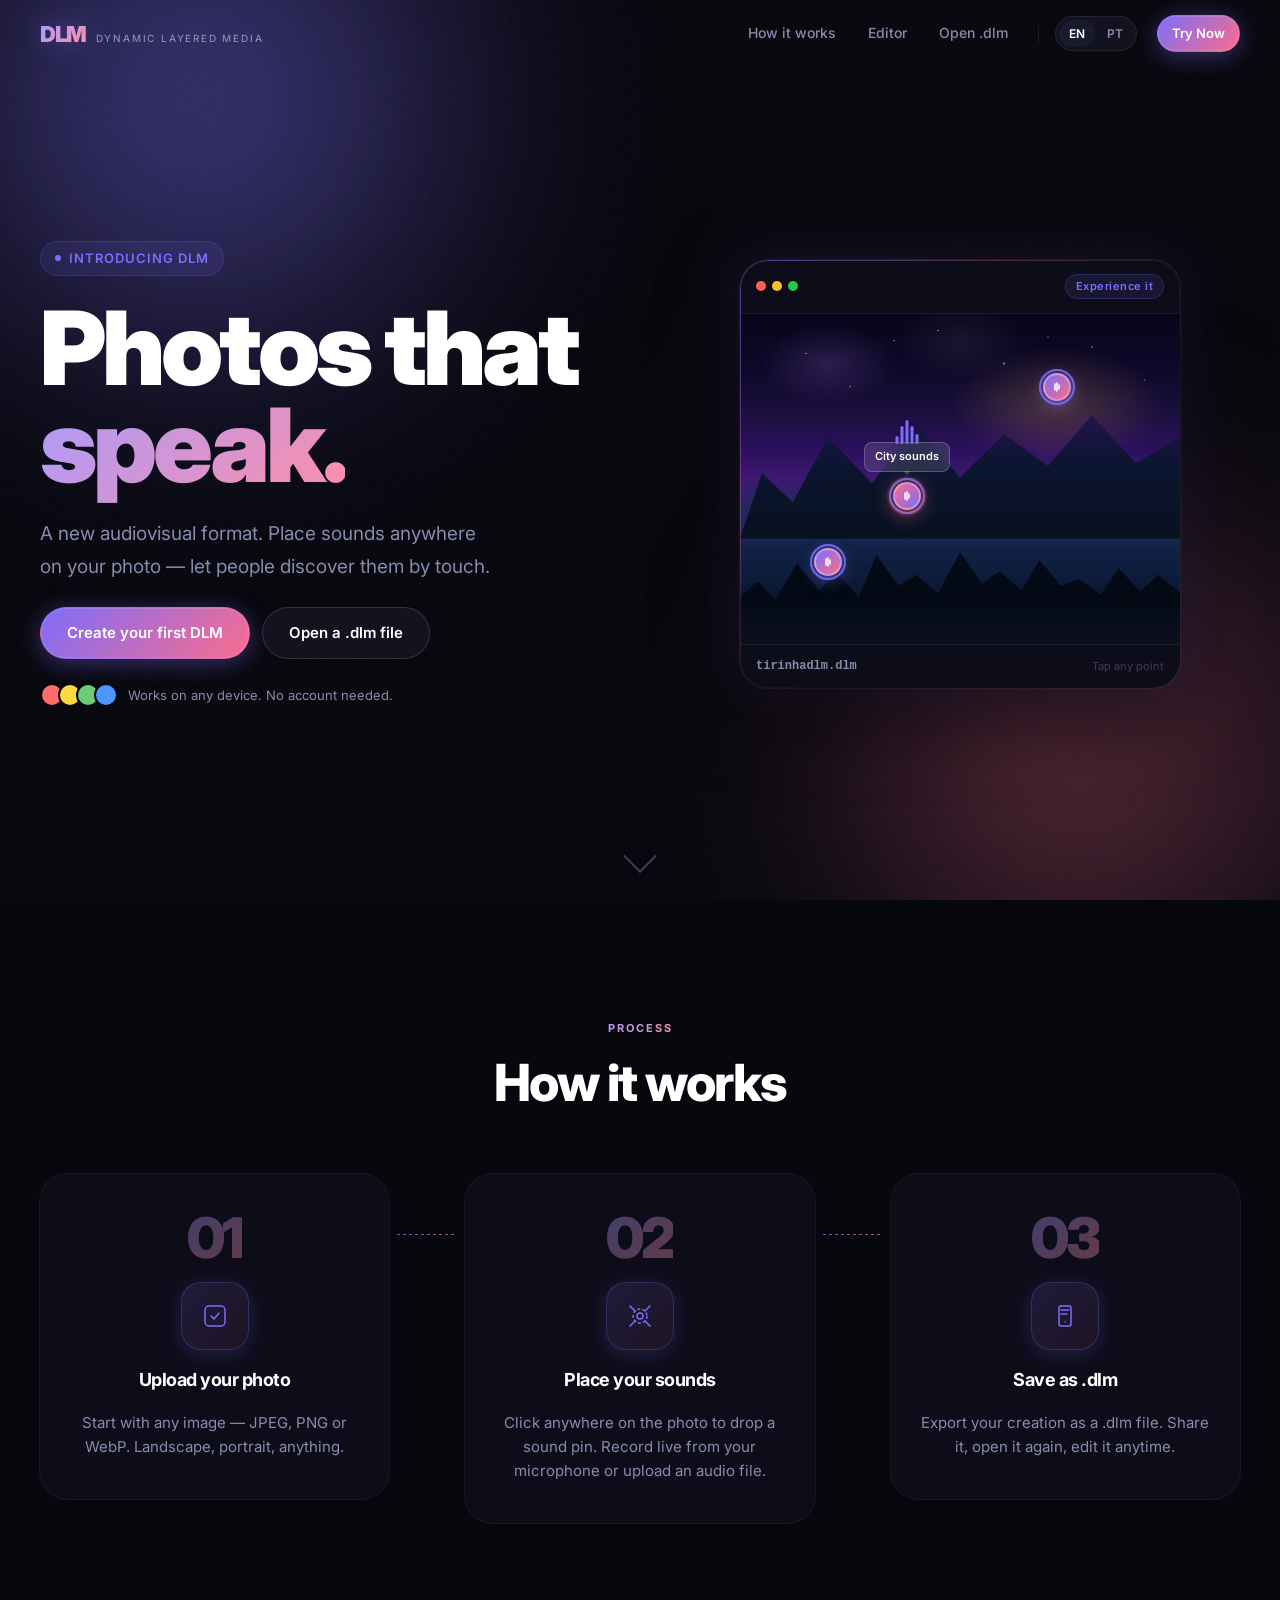
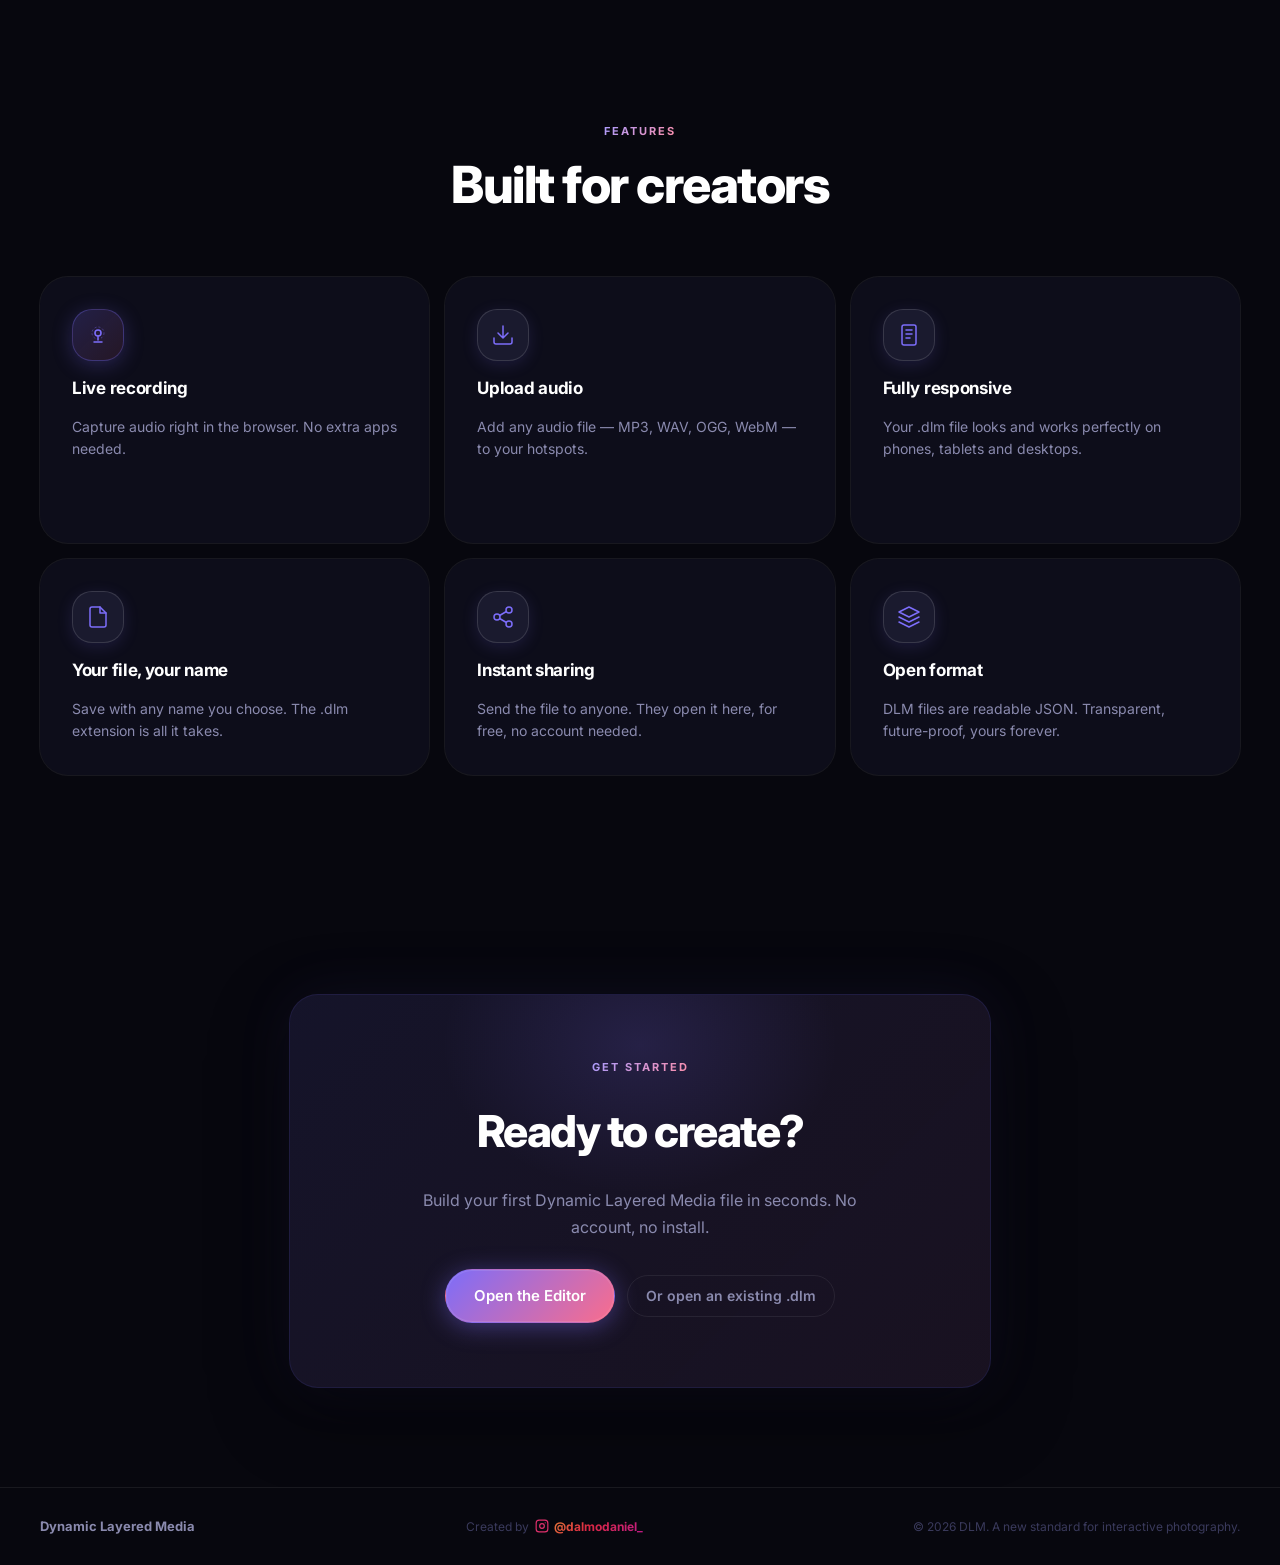
==== commit 0805091d: "Update demo card filename to tirinhadlm.dlm Co-Authored-By: Claude Sonnet 4.6 <noreply@anthropic.com" ====
--- a/index.html
+++ b/index.html
@@ -134,7 +134,7 @@
           </div>
         </div>
         <div class="demo-footer">
-          <span class="demo-filename">golden_hour.dlm</span>
+          <span class="demo-filename">tirinhadlm.dlm</span>
           <span class="demo-hint" data-i18n="demo_tap">Tap any point</span>
         </div>
       </div>
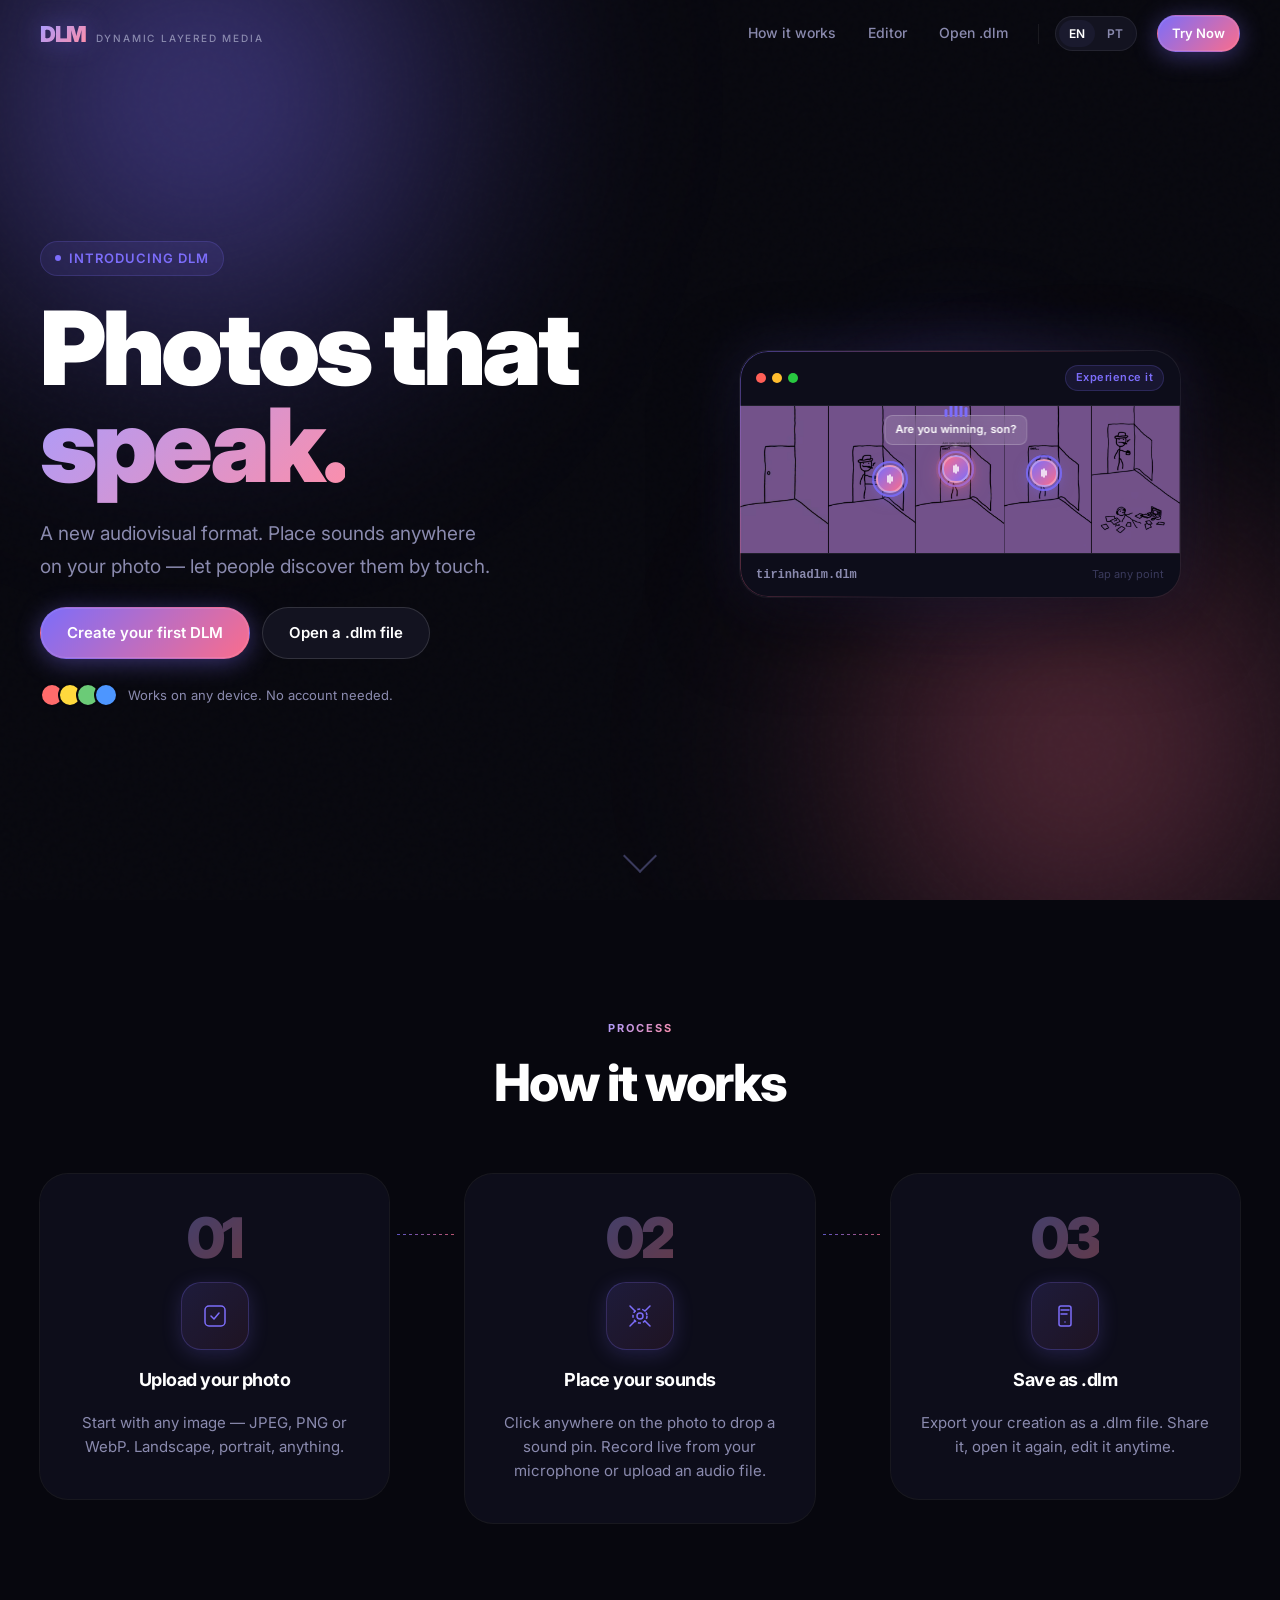
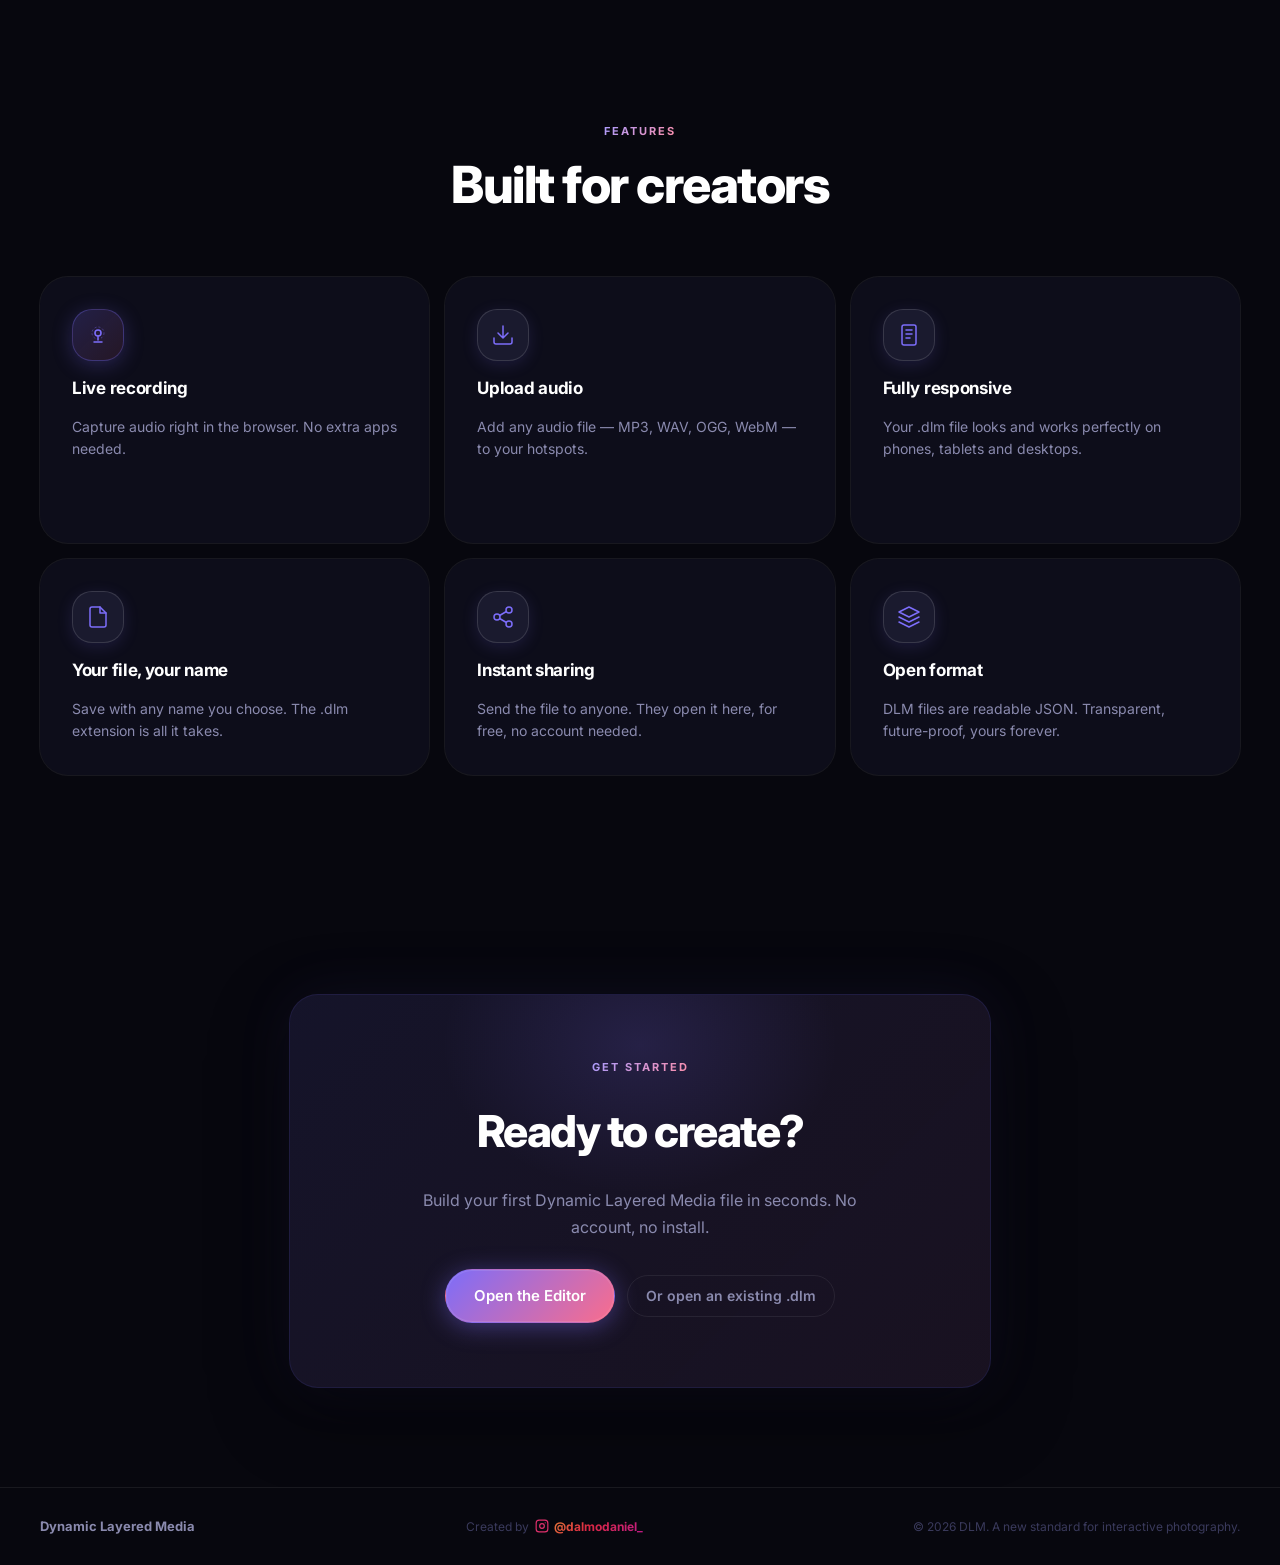
==== commit 0461bd48: "Replace demo card landscape with tirinhadlm comic strip - Swap CSS fake landscape for actual tirinha" ====
--- a/index.html
+++ b/index.html
@@ -95,42 +95,39 @@
           <span class="demo-badge" data-i18n="demo_badge">Experience it</span>
         </div>
         <div class="demo-photo" id="demoPhoto">
-          <!-- Landscape art via CSS -->
-          <div class="demo-sky"></div>
-          <div class="demo-mountains"></div>
-          <div class="demo-trees"></div>
-
-          <!-- Hotspot 1 — top right, idle -->
-          <div class="demo-pin" style="left:72%;top:22%" data-index="0">
+          <img src="examples/tirinha.png" class="demo-img" alt="tirinhadlm" draggable="false">
+
+          <!-- Hotspot 1 — painel 2, porta -->
+          <div class="demo-pin" style="left:34%;top:50%" data-index="0">
             <div class="pin-ring"></div>
             <div class="pin-ring pin-ring-2"></div>
             <div class="pin-core">
               <svg width="10" height="10" viewBox="0 0 10 10"><path d="M3 2v6M5 1v8M7 3v4" stroke="white" stroke-width="1.5" stroke-linecap="round"/></svg>
             </div>
-            <div class="pin-tooltip" data-i18n="demo_label1">Morning birds</div>
+            <div class="pin-tooltip" data-i18n="demo_label1">Knock knock</div>
           </div>
 
-          <!-- Hotspot 2 — middle, active/playing -->
-          <div class="demo-pin demo-pin--playing" style="left:38%;top:55%" data-index="1">
+          <!-- Hotspot 2 — painel 3, tocando -->
+          <div class="demo-pin demo-pin--playing" style="left:49%;top:43%" data-index="1">
             <div class="pin-ring"></div>
             <div class="pin-ring pin-ring-2"></div>
             <div class="pin-core">
               <svg width="10" height="10" viewBox="0 0 10 10"><path d="M3 2v6M5 1v8M7 3v4" stroke="white" stroke-width="1.5" stroke-linecap="round"/></svg>
             </div>
-            <div class="pin-tooltip pin-tooltip--visible" data-i18n="demo_label2">City sounds</div>
+            <div class="pin-tooltip pin-tooltip--visible" data-i18n="demo_label2">Are you winning, son?</div>
             <div class="pin-wave">
               <span></span><span></span><span></span><span></span><span></span>
             </div>
           </div>
 
-          <!-- Hotspot 3 — bottom left, idle -->
-          <div class="demo-pin" style="left:20%;top:75%" data-index="2">
+          <!-- Hotspot 3 — painel 4 -->
+          <div class="demo-pin" style="left:69%;top:46%" data-index="2">
             <div class="pin-ring"></div>
             <div class="pin-ring pin-ring-2"></div>
             <div class="pin-core">
               <svg width="10" height="10" viewBox="0 0 10 10"><path d="M3 2v6M5 1v8M7 3v4" stroke="white" stroke-width="1.5" stroke-linecap="round"/></svg>
             </div>
-            <div class="pin-tooltip" data-i18n="demo_label3">Wind</div>
+            <div class="pin-tooltip" data-i18n="demo_label3">son...</div>
           </div>
         </div>
         <div class="demo-footer">
--- a/css/landing.css
+++ b/css/landing.css
@@ -193,19 +193,20 @@
 .demo-photo {
   position: relative;
   width: 100%;
-  aspect-ratio: 4/3;
+  aspect-ratio: 3/1;
   overflow: hidden;
   cursor: pointer;
-  background: linear-gradient(180deg,
-    #06061A 0%,
-    #0D0828 15%,
-    #1A0F3D 30%,
-    #2E1060 42%,
-    #3D1A70 50%,
-    #1C2C5A 62%,
-    #0E1F40 75%,
-    #060D1E 100%
-  );
+  background: #6B4E8A;
+}
+
+.demo-img {
+  position: absolute;
+  inset: 0;
+  width: 100%;
+  height: 100%;
+  object-fit: cover;
+  object-position: center;
+  display: block;
 }
 
 /* CSS landscape layers */
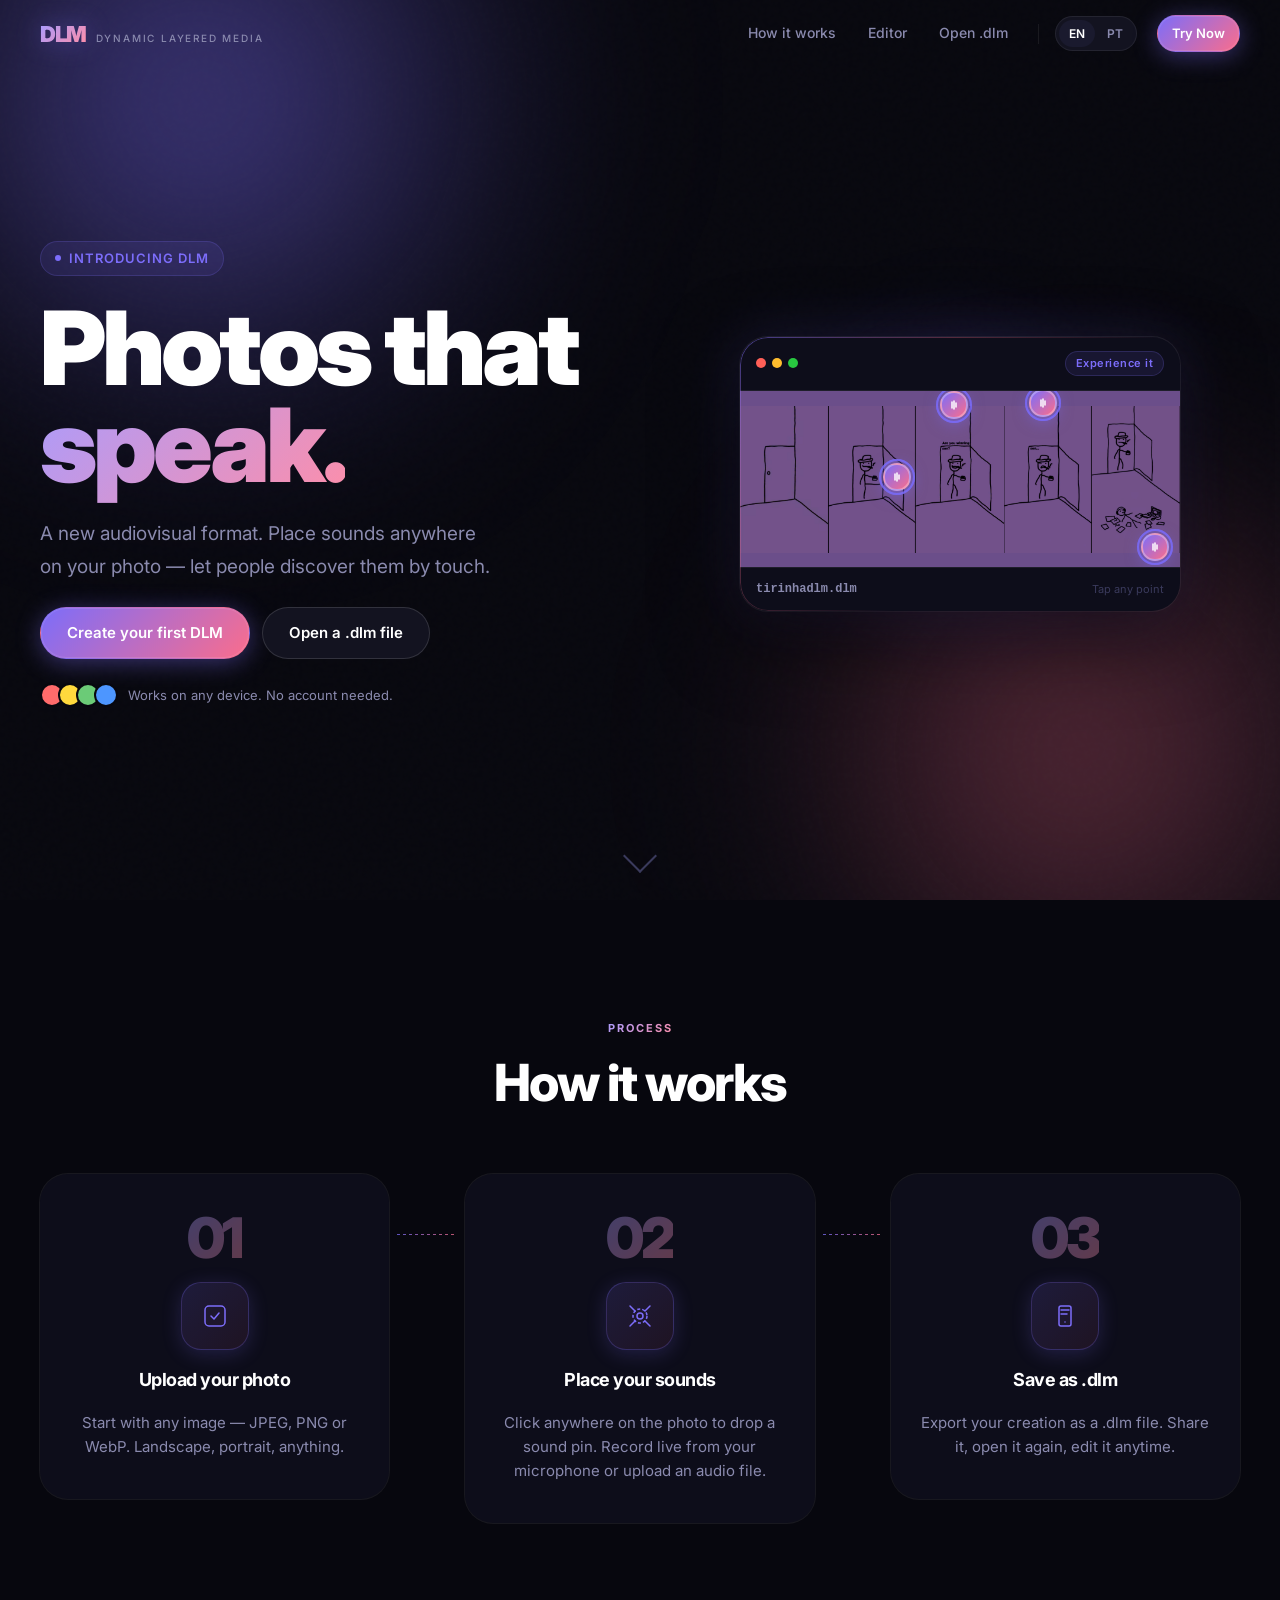
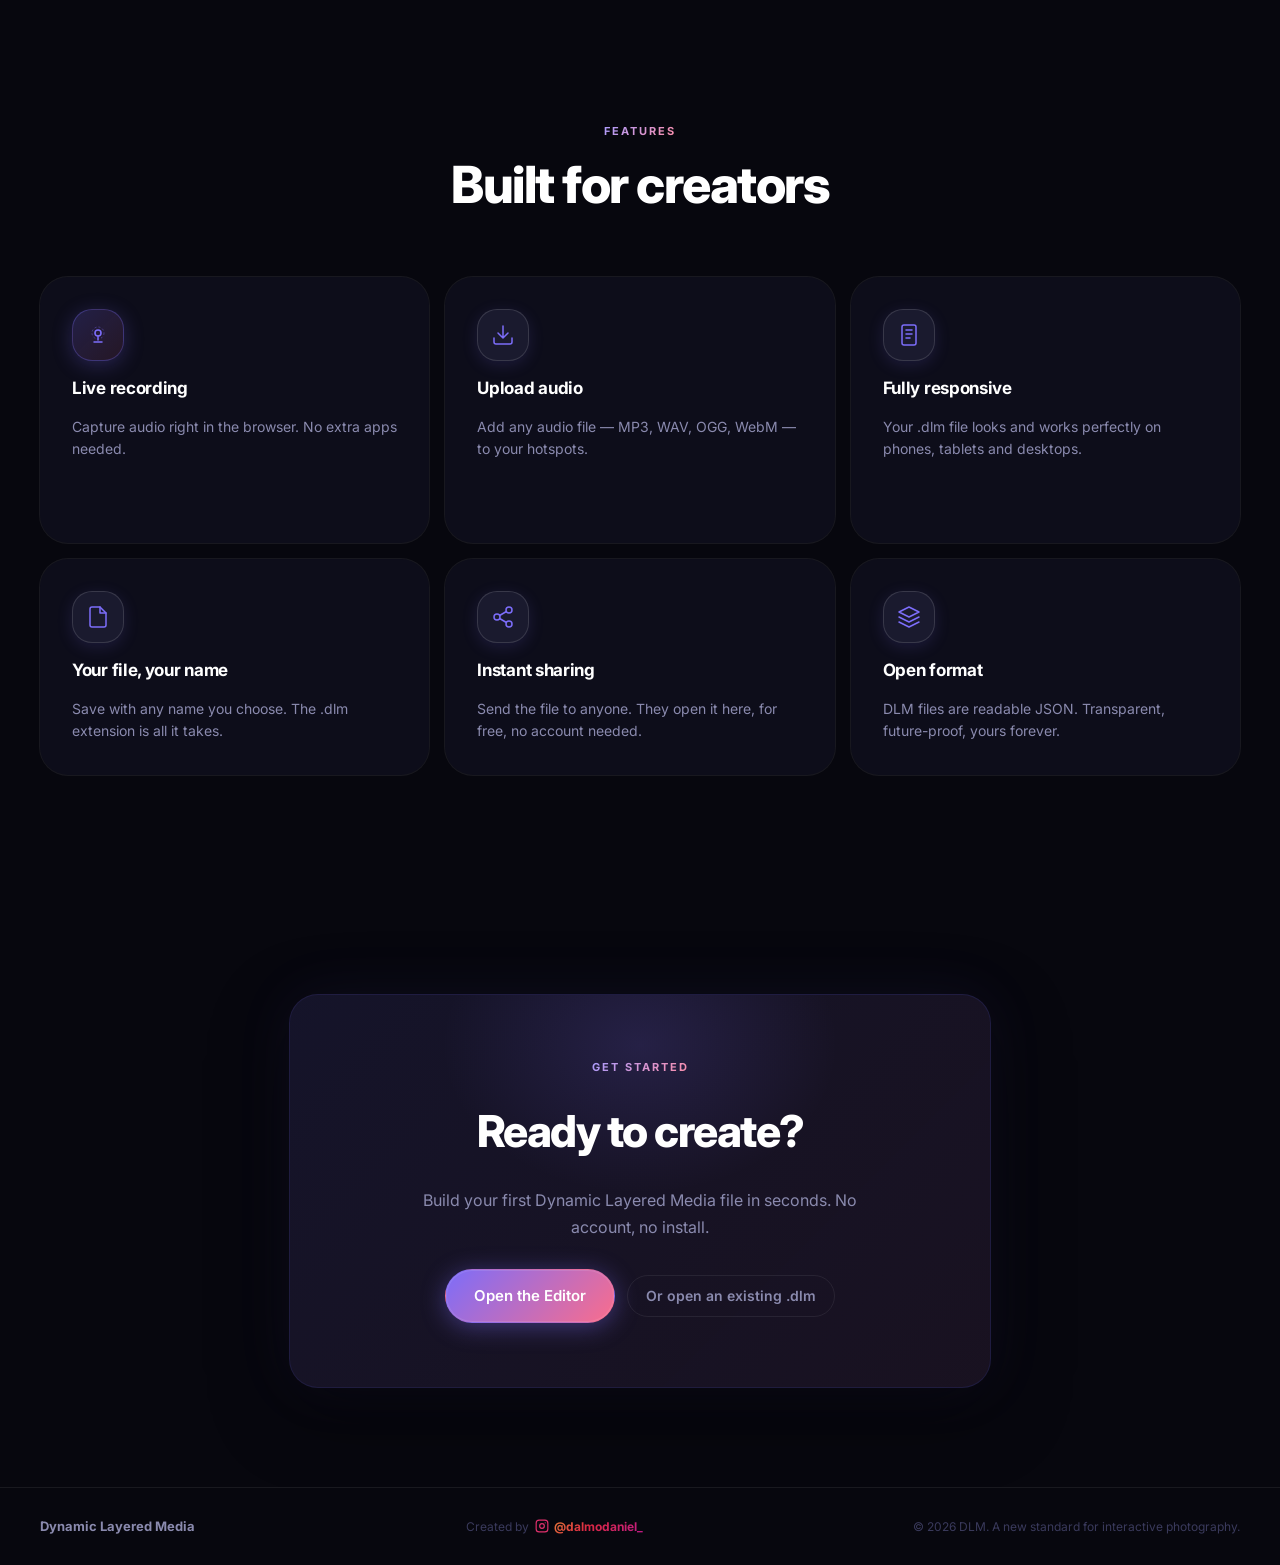
==== commit 082369be: "Add interactive demo with tirinhadlm example and fix image display - Load demo pins and audio dynami" ====
--- a/index.html
+++ b/index.html
@@ -96,39 +96,6 @@
         </div>
         <div class="demo-photo" id="demoPhoto">
           <img src="examples/tirinha.png" class="demo-img" alt="tirinhadlm" draggable="false">
-
-          <!-- Hotspot 1 — painel 2, porta -->
-          <div class="demo-pin" style="left:34%;top:50%" data-index="0">
-            <div class="pin-ring"></div>
-            <div class="pin-ring pin-ring-2"></div>
-            <div class="pin-core">
-              <svg width="10" height="10" viewBox="0 0 10 10"><path d="M3 2v6M5 1v8M7 3v4" stroke="white" stroke-width="1.5" stroke-linecap="round"/></svg>
-            </div>
-            <div class="pin-tooltip" data-i18n="demo_label1">Knock knock</div>
-          </div>
-
-          <!-- Hotspot 2 — painel 3, tocando -->
-          <div class="demo-pin demo-pin--playing" style="left:49%;top:43%" data-index="1">
-            <div class="pin-ring"></div>
-            <div class="pin-ring pin-ring-2"></div>
-            <div class="pin-core">
-              <svg width="10" height="10" viewBox="0 0 10 10"><path d="M3 2v6M5 1v8M7 3v4" stroke="white" stroke-width="1.5" stroke-linecap="round"/></svg>
-            </div>
-            <div class="pin-tooltip pin-tooltip--visible" data-i18n="demo_label2">Are you winning, son?</div>
-            <div class="pin-wave">
-              <span></span><span></span><span></span><span></span><span></span>
-            </div>
-          </div>
-
-          <!-- Hotspot 3 — painel 4 -->
-          <div class="demo-pin" style="left:69%;top:46%" data-index="2">
-            <div class="pin-ring"></div>
-            <div class="pin-ring pin-ring-2"></div>
-            <div class="pin-core">
-              <svg width="10" height="10" viewBox="0 0 10 10"><path d="M3 2v6M5 1v8M7 3v4" stroke="white" stroke-width="1.5" stroke-linecap="round"/></svg>
-            </div>
-            <div class="pin-tooltip" data-i18n="demo_label3">son...</div>
-          </div>
         </div>
         <div class="demo-footer">
           <span class="demo-filename">tirinhadlm.dlm</span>
--- a/css/landing.css
+++ b/css/landing.css
@@ -193,7 +193,7 @@
 .demo-photo {
   position: relative;
   width: 100%;
-  aspect-ratio: 3/1;
+  aspect-ratio: 5/2;
   overflow: hidden;
   cursor: pointer;
   background: #6B4E8A;
@@ -204,7 +204,7 @@
   inset: 0;
   width: 100%;
   height: 100%;
-  object-fit: cover;
+  object-fit: contain;
   object-position: center;
   display: block;
 }
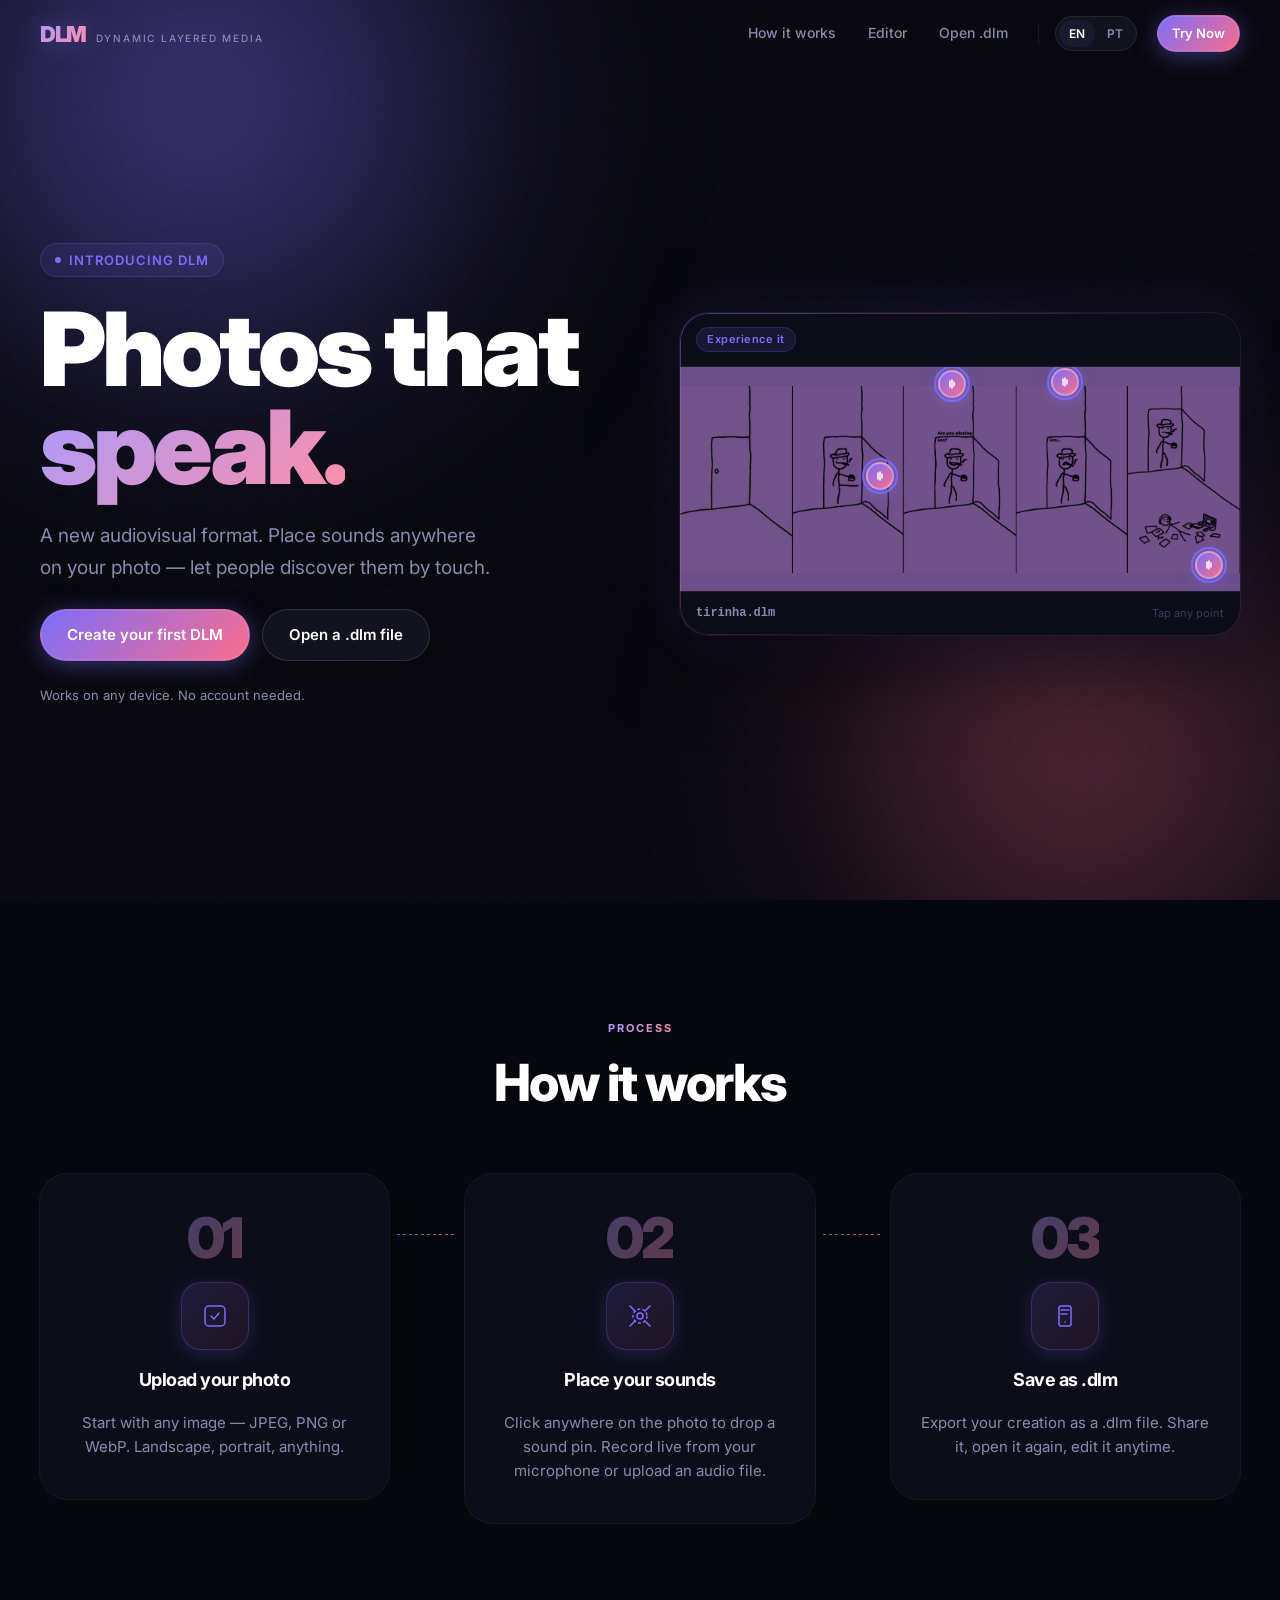
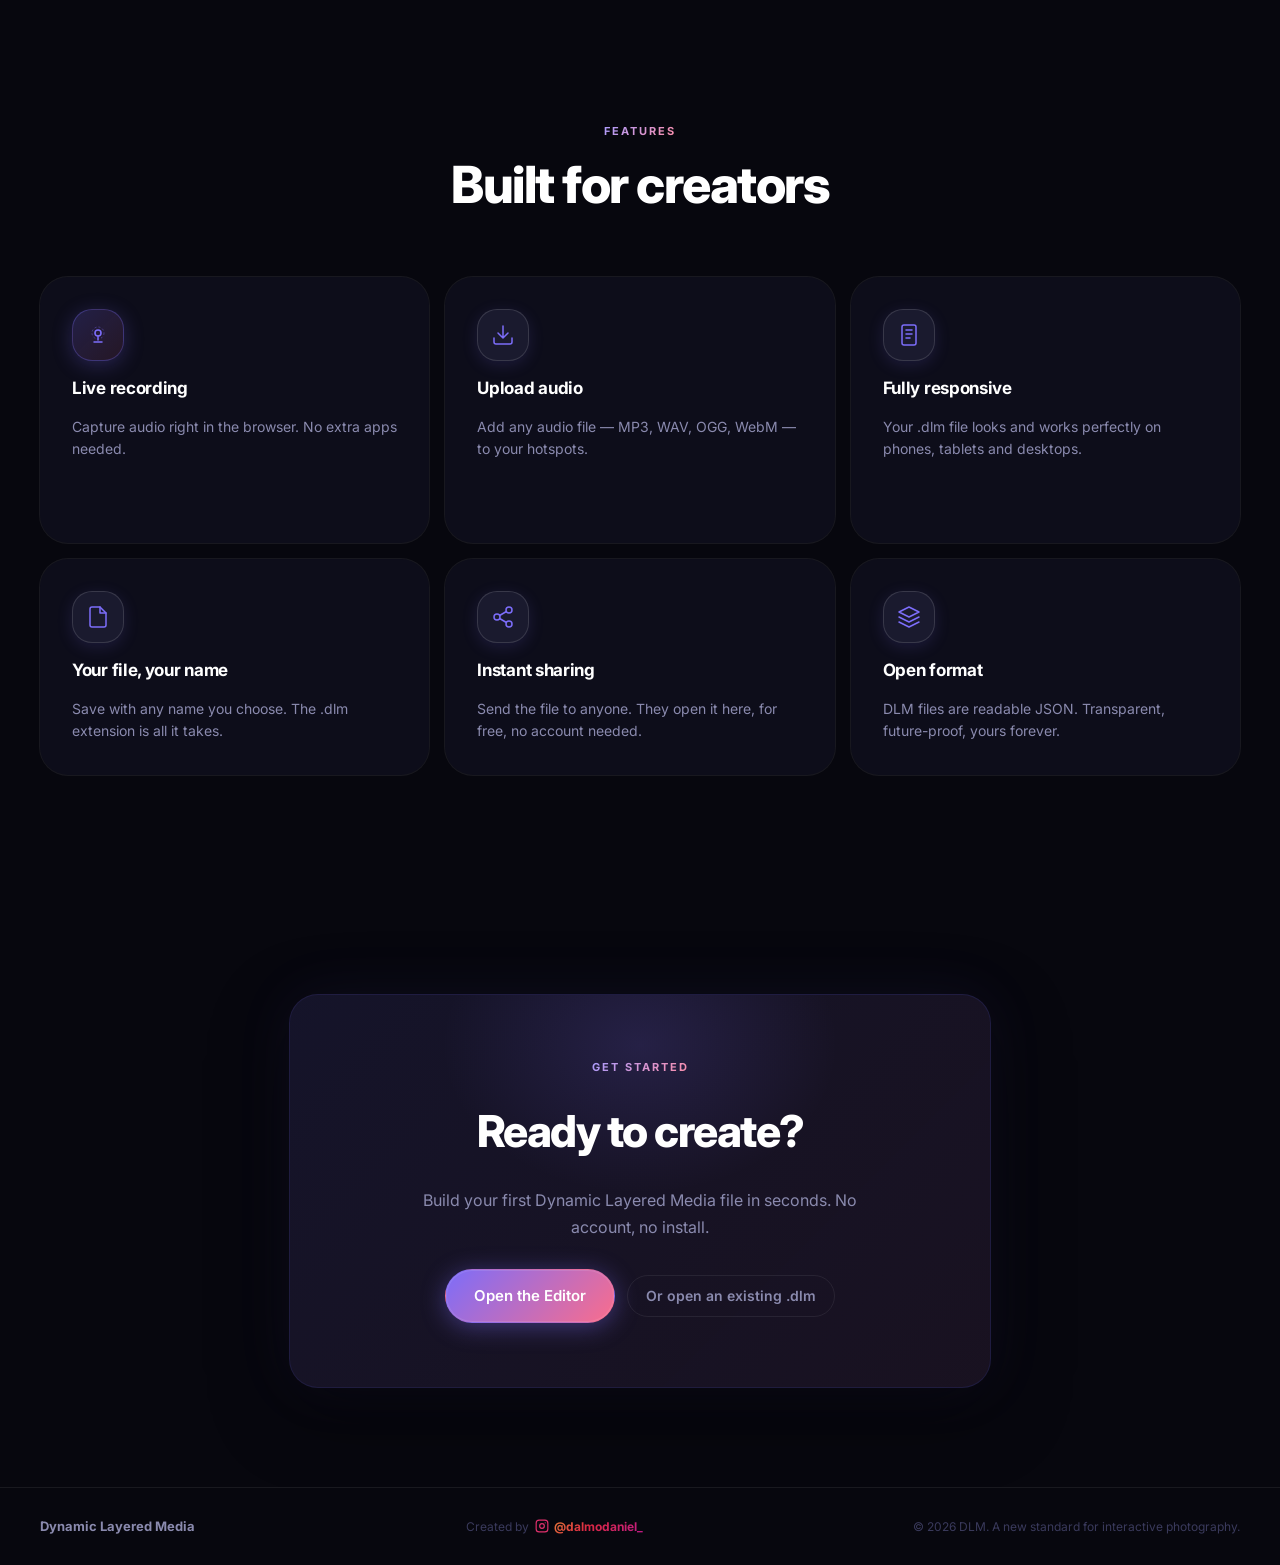
==== commit 3f890907: "chore: remove demo-dots, proof-dots, scroll-arrow; rename demo filename - Removed macOS window dots " ====
--- a/index.html
+++ b/index.html
@@ -74,12 +74,6 @@
         <a href="viewer.html" class="btn btn-secondary" data-i18n="hero_cta2">Open a .dlm file</a>
       </div>
       <div class="hero-social-proof">
-        <div class="proof-dots">
-          <span class="proof-dot" style="background:#FF6B6B"></span>
-          <span class="proof-dot" style="background:#FFD93D"></span>
-          <span class="proof-dot" style="background:#6BCB77"></span>
-          <span class="proof-dot" style="background:#4D96FF"></span>
-        </div>
         <span class="proof-text">Works on any device. No account needed.</span>
       </div>
     </div>
@@ -89,25 +83,19 @@
       <div class="demo-glow"></div>
       <div class="demo-card">
         <div class="demo-card-top">
-          <div class="demo-dots">
-            <span></span><span></span><span></span>
-          </div>
           <span class="demo-badge" data-i18n="demo_badge">Experience it</span>
         </div>
         <div class="demo-photo" id="demoPhoto">
           <img src="examples/tirinha.png" class="demo-img" alt="tirinhadlm" draggable="false">
         </div>
         <div class="demo-footer">
-          <span class="demo-filename">tirinhadlm.dlm</span>
+          <span class="demo-filename">tirinha.dlm</span>
           <span class="demo-hint" data-i18n="demo_tap">Tap any point</span>
         </div>
       </div>
     </div>
   </div>
 
-  <div class="hero-scroll">
-    <div class="scroll-arrow"></div>
-  </div>
 </section>
 
 <!-- ═══ HOW IT WORKS ═══ -->
--- a/css/main.css
+++ b/css/main.css
@@ -340,8 +340,8 @@
   to   { opacity: 1; }
 }
 @keyframes pulse-ring {
-  0%   { transform: scale(1); opacity: 0.7; }
-  100% { transform: scale(2.8); opacity: 0; }
+  0%   { transform: translate(-50%, -50%) scale(1);   opacity: 0.7; }
+  100% { transform: translate(-50%, -50%) scale(2.8); opacity: 0; }
 }
 @keyframes float {
   0%, 100% { transform: translateY(0px) rotate(-1deg); }
--- a/css/landing.css
+++ b/css/landing.css
@@ -145,12 +145,11 @@
 
 .demo-card {
   width: 100%;
-  max-width: 440px;
+  max-width: 560px;
   background: var(--surface);
   border-radius: var(--r-xl);
   overflow: hidden;
   box-shadow: 0 24px 80px rgba(0,0,0,0.6), 0 0 0 1px rgba(255,255,255,0.08), 0 0 60px rgba(124,109,250,0.18);
-  animation: float 6s ease-in-out infinite;
   position: relative;
 }
 .demo-card::before {
@@ -266,6 +265,11 @@
   transform: translate(-50%, -50%);
   z-index: 10;
   cursor: pointer;
+  width: 28px;
+  height: 28px;
+  display: flex;
+  align-items: center;
+  justify-content: center;
 }
 
 .pin-ring {
@@ -325,32 +329,37 @@
 .pin-tooltip--visible,
 .demo-pin:hover .pin-tooltip { opacity: 1; }
 
+/* Wave inside the circle */
 .pin-wave {
   position: absolute;
-  bottom: calc(100% + 38px);
-  left: 50%;
-  transform: translateX(-50%);
-  display: flex;
-  align-items: flex-end;
+  top: 0; left: 0;
+  width: 100%; height: 100%;
+  display: flex;
+  align-items: center;
+  justify-content: center;
   gap: 2px;
   opacity: 0;
   pointer-events: none;
   transition: opacity 0.3s;
+  z-index: 3;
+  border-radius: 50%;
+  overflow: hidden;
 }
 .demo-pin--playing .pin-wave { opacity: 1; }
+.demo-pin--playing .pin-core svg { opacity: 0; }
 .pin-wave span {
   display: block;
-  width: 3px;
-  background: var(--a1);
+  width: 2px;
+  background: white;
   border-radius: 2px;
-  transform-origin: bottom;
+  transform-origin: center;
   animation: wave-bar 0.6s ease-in-out infinite;
 }
-.pin-wave span:nth-child(1) { height: 8px;  animation-delay: 0s; }
-.pin-wave span:nth-child(2) { height: 18px; animation-delay: 0.1s; }
-.pin-wave span:nth-child(3) { height: 24px; animation-delay: 0.2s; }
-.pin-wave span:nth-child(4) { height: 18px; animation-delay: 0.3s; }
-.pin-wave span:nth-child(5) { height: 10px; animation-delay: 0.4s; }
+.pin-wave span:nth-child(1) { height: 5px;  animation-delay: 0s; }
+.pin-wave span:nth-child(2) { height: 12px; animation-delay: 0.1s; }
+.pin-wave span:nth-child(3) { height: 16px; animation-delay: 0.2s; }
+.pin-wave span:nth-child(4) { height: 12px; animation-delay: 0.3s; }
+.pin-wave span:nth-child(5) { height: 5px;  animation-delay: 0.4s; }
 
 .demo-pin--playing .pin-core {
   background: linear-gradient(135deg, #FA6D8C, #7C6DFA);
